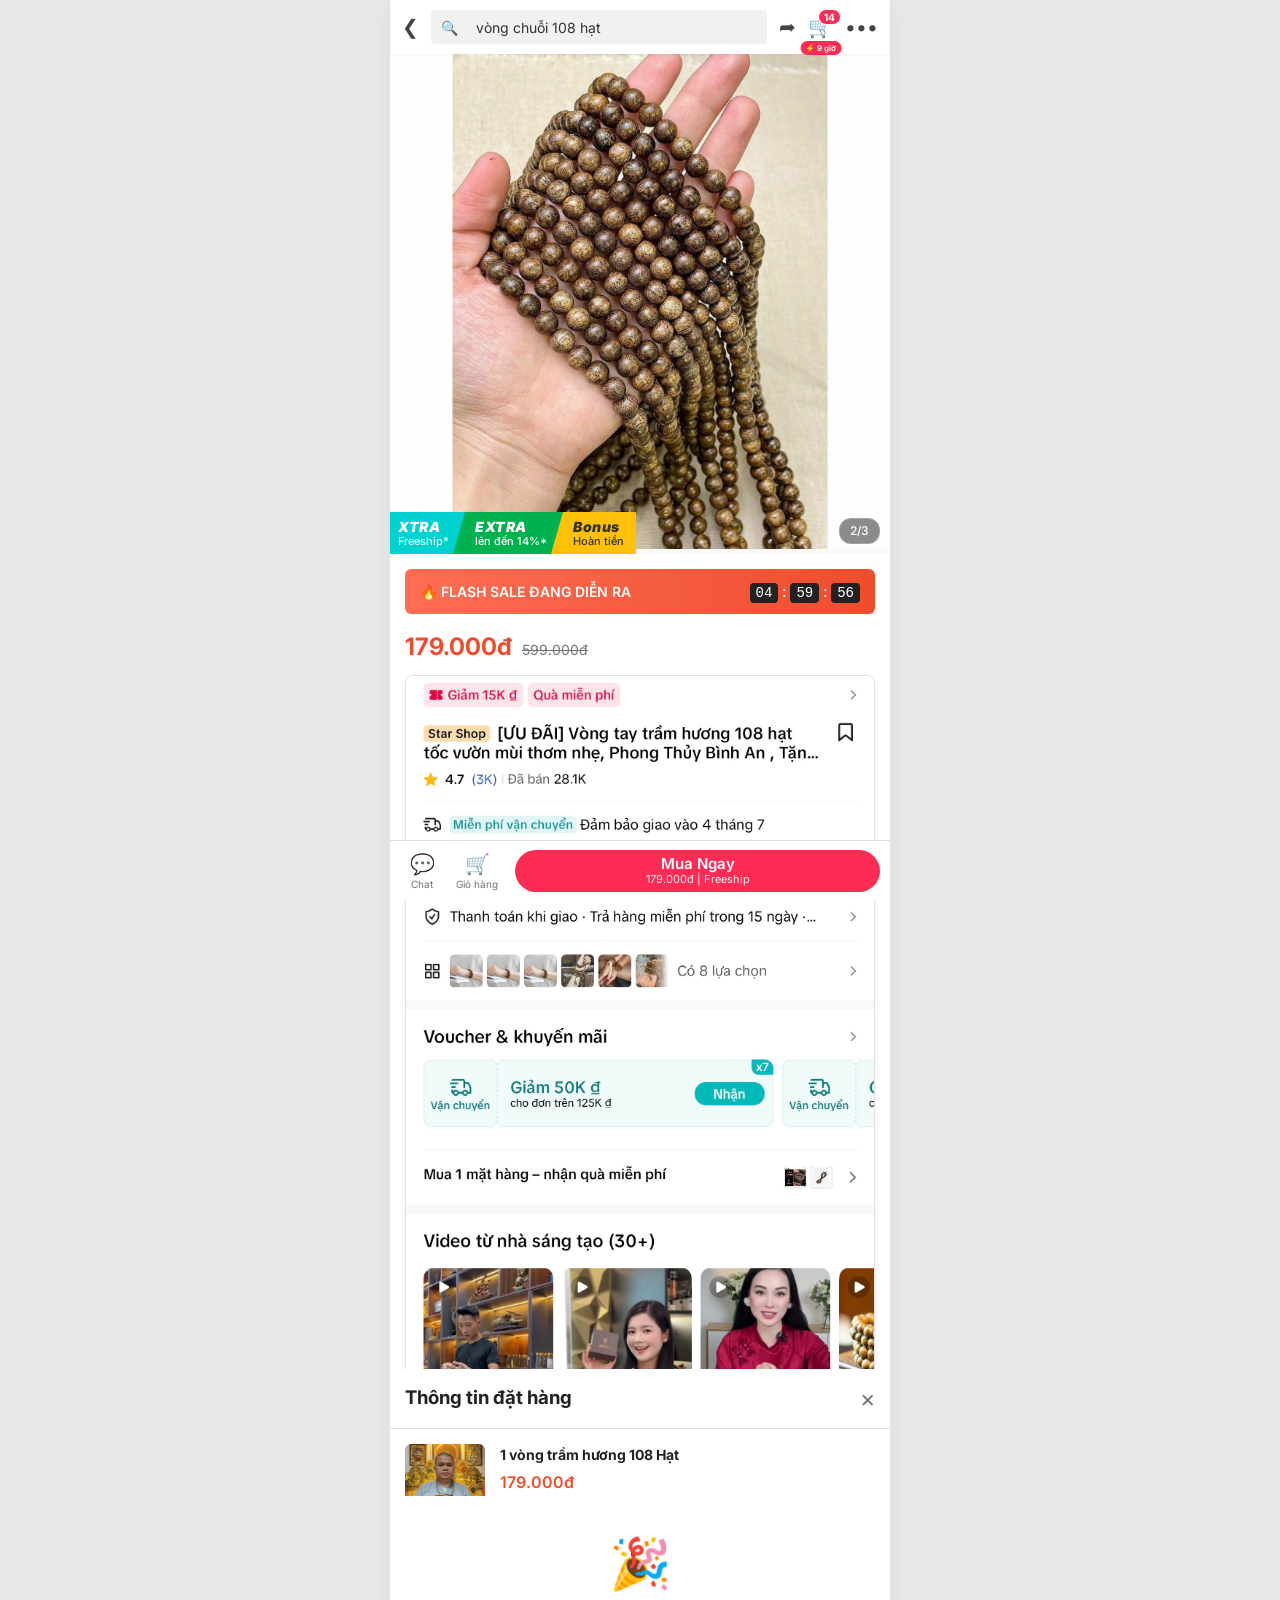
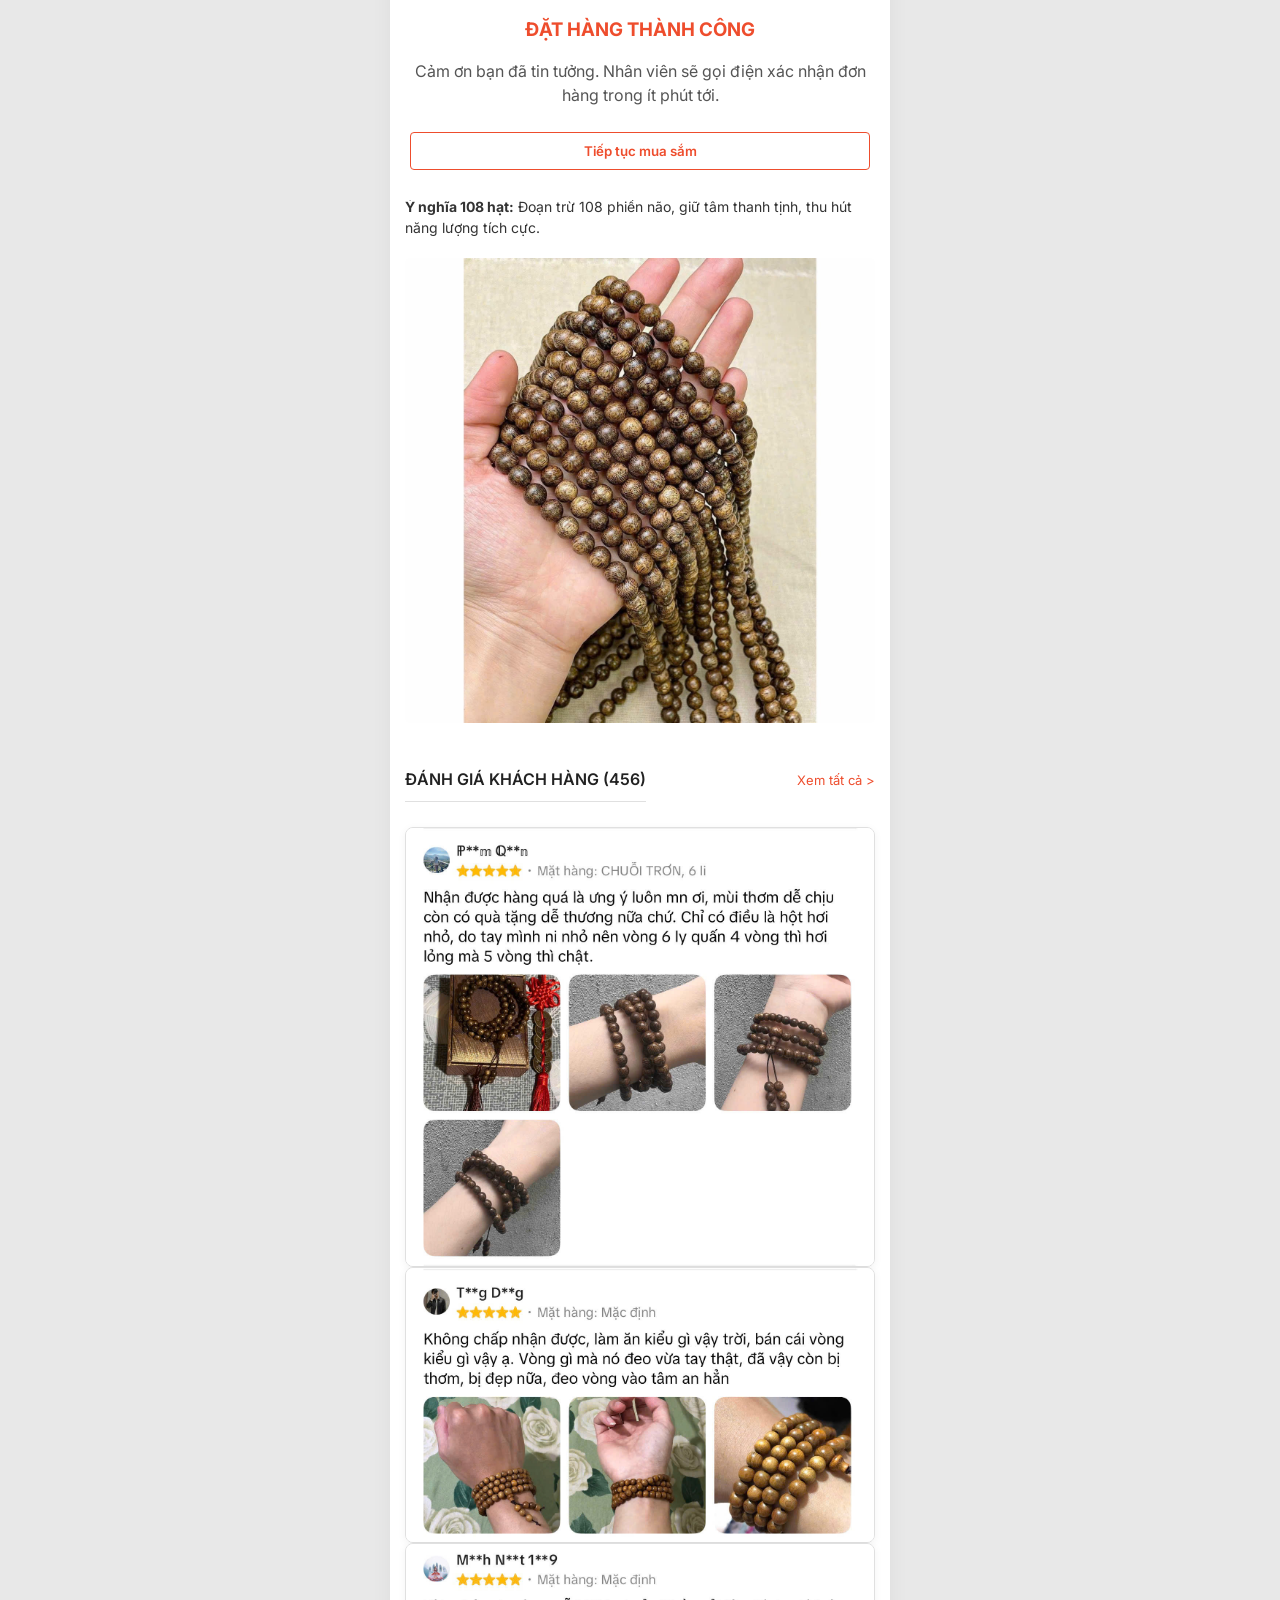
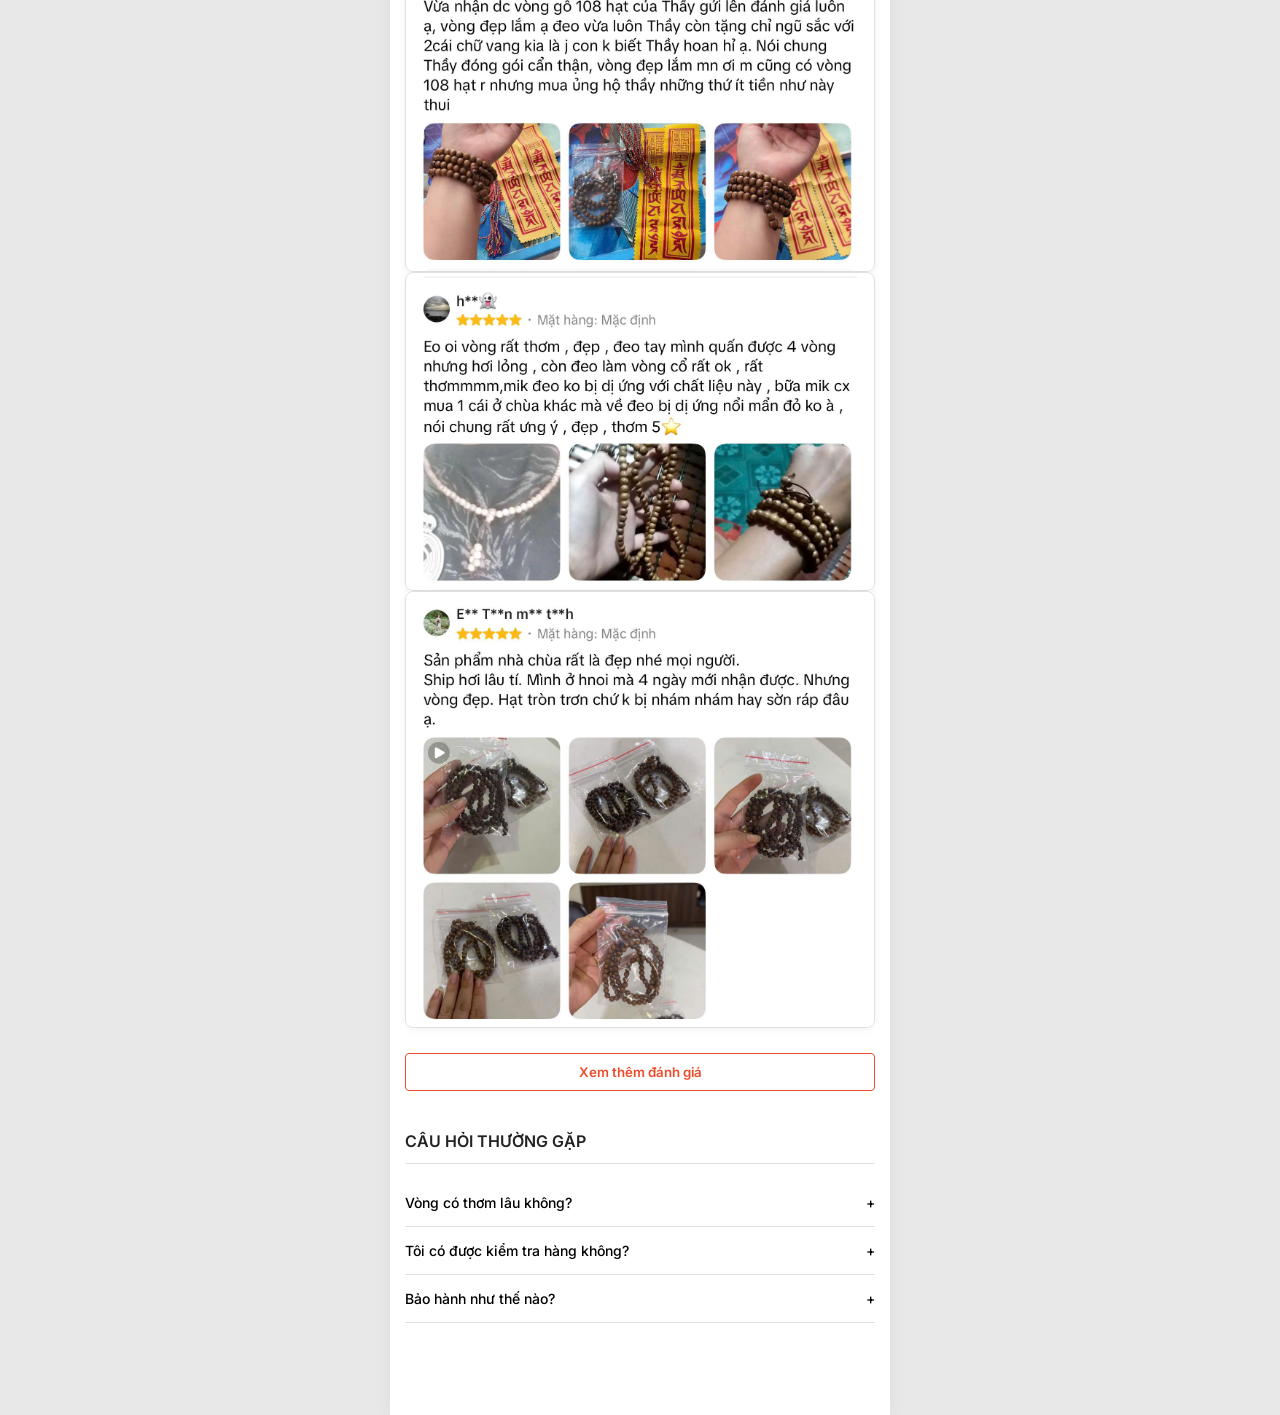
==== index.html @ 6e7b1233 "Update index.html" ====
<!DOCTYPE html>
<html lang="vi">
<head>
    <meta charset="UTF-8">
    <meta name="viewport" content="width=device-width, initial-scale=1.0, maximum-scale=1.0, user-scalable=no">
    <title> Vòng Trầm Hương 108 Hạt</title>
    <meta name="description" content="Sở hữu ngay Combo Vòng Trầm Hương 108 hạt tự nhiên và tinh dầu bạc hà sả. Đang có Flash Sale ưu đãi cực lớn. Mua ngay!">
    
    <link rel="preconnect" href="https://fonts.googleapis.com">
    <link rel="preconnect" href="https://fonts.gstatic.com" crossorigin>
    <link href="https://fonts.googleapis.com/css2?family=Inter:wght@400;500;600;700&display=swap" rel="stylesheet">
    
    <link rel="stylesheet" href="style.css">
    
    <script>
        !function (w, d, t) {
            w.TiktokAnalyticsObject=t;var ttq=w[t]=w[t]||[];ttq.methods=["page","track","identify","instances","debug","on","off","once","ready","alias","group","enableCookie","disableCookie"];ttq.setAndDefer=function(t,e){t[e]=function(){t.push([e].concat(Array.prototype.slice.call(arguments,0)))}};for(var i=0;i<ttq.methods.length;i++)ttq.setAndDefer(ttq,ttq.methods[i]);ttq.instance=function(t){for(var e=ttq._i[t]||[],n=0;n<ttq.methods.length;n++)ttq.setAndDefer(e,ttq.methods[n]);return e};ttq.load=function(e,n){var i="https://analytics.tiktok.com/i18n/pixel/events.js";ttq._i=ttq._i||{},ttq._i[e]=[],ttq._i[e]._u=i,ttq._t=ttq._t||{},ttq._t[e]=+new Date,ttq._o=ttq._o||{},ttq._o[e]=n||{};var o=document.createElement("script");o.type="text/javascript",o.async=!0,o.src=i+"?sdkid="+e+"&lib="+t;var a=document.getElementsByTagName("script")[0];a.parentNode.insertBefore(o,a)};
            ttq.load('YOUR_PIXEL_ID');
            ttq.page();
        }(window, document, 'ttq');
    </script>
</head>
<body>

    <div id="toast-container"></div>

   <main class="app-container">
        
        <header class="app-header">
            <button class="header-btn">❮</button>
            <div class="header-search">
                <span class="search-icon">🔍</span>
                <input type="text" value="vòng chuỗi 108 hạt" readonly>
            </div>
            <div class="header-actions">
                <button class="header-btn">➦</button>
                <button class="header-btn cart-btn-top" onclick="openCheckout()">
                    🛒
                    <span class="cart-badge-top">14</span>
                    <div class="cart-time-top">⚡ 9 giờ</div>
                </button>
                <button class="header-btn">•••</button>
            </div>
        </header>
        <section class="gallery-section">
            <div class="slider-container" id="main-slider">
                <div class="slider-track" id="slider-track">
                    <div class="slide"><img src="assets/images/product-1.webp" alt="Ảnh 1" loading="lazy"></div>
                    <div class="slide"><img src="assets/images/product-2.webp" alt="Ảnh 2" loading="lazy"></div>
                    <div class="slide"><img src="assets/images/product-3.webp" alt="Ảnh 3" loading="lazy"></div>
                </div>
                
                <div class="slider-dots" id="slider-dots" style="display: none;"></div>
                
                <div class="xtra-banners">
                    <div class="xtra-item xtra-1">
                        <strong>XTRA</strong>
                        <span>Freeship*</span>
                    </div>
                    <div class="xtra-item xtra-2">
                        <strong>EXTRA</strong>
                        <span>lên đến 14%*</span>
                    </div>
                    <div class="xtra-item xtra-3">
                        <strong>Bonus</strong>
                        <span>Hoàn tiền</span>
                    </div>
                </div>
                <div class="image-counter" id="image-counter-text">1/3</div>
            </div>
        </section>

        <section class="product-info">
            <div class="flash-sale-banner">
                <div class="fs-text">🔥 FLASH SALE ĐANG DIỄN RA</div>
                <div class="fs-timer" id="countdown-timer">
                    <span class="time-box">00</span> : <span class="time-box">19</span> : <span class="time-box">59</span>
                </div>
            </div>
            <div class="pricing-container">
                <div class="price-current">179.000đ</div>
                <div class="price-original">599.000đ</div>
            </div>

            <div class="app-screenshot-banner">
                <img src="assets/images/top.webp" alt="Thông tin Voucher và Video" loading="lazy">
            </div>
        
            <div class="stock-progress">
                <div class="progress-text">Đã bán 85% - Chỉ còn lại 14 sản phẩm</div>
                <div class="progress-bar"><div class="progress-fill" style="width: 85%;"></div></div>
            </div>
        </section>

        <section class="policies-section">
            <div class="policy-item">
                <span class="icon">🚚</span>
                <div class="policy-desc">
                    <strong>Miễn phí vận chuyển</strong>
                    <p>Nhận hàng từ 2-4 ngày. Miễn phí giao hàng toàn quốc.</p>
                </div>
            </div>
            <div class="policy-item">
                <span class="icon">🛡️</span>
                <div class="policy-desc">
                    <strong>Đảm bảo chất lượng</strong>
                    <p>Kiểm tra hàng trước khi thanh toán. Trả hàng miễn phí trong 15 ngày.</p>
                </div>
            </div>
        </section>

        <section class="description-section">
            <h2 class="section-title">MÔ TẢ SẢN PHẨM</h2>
            <div class="desc-content">
                <p><strong>Chuỗi 108 hạt Trầm Hương</strong> không chỉ là trang sức tinh tế mà còn mang ý nghĩa phong thủy sâu sắc, mang lại bình an, tài lộc cho người đeo.</p>
                <p><strong>Chất liệu:</strong> Trầm Tốc tự nhiên, mùi hương dịu nhẹ, lưu hương lâu.</p>
                <p><strong>Ý nghĩa 108 hạt:</strong> Đoạn trừ 108 phiền não, giữ tâm thanh tịnh, thu hút năng lượng tích cực.</p>
     
                <img src="assets/images/desc-1.webp" alt="Chi tiết vòng trầm" loading="lazy" class="desc-img">
            </div>
        </section>

        <section class="reviews-section">
            <div class="reviews-header">
                <h2 class="section-title">ĐÁNH GIÁ KHÁCH HÀNG (456)</h2>
                <span class="view-all">Xem tất cả ></span>
            </div>
            
            <div class="app-screenshot-banner">
                <img src="assets/images/top1.webp" alt="đánh giá khách hàng" loading="lazy">
             <img src="assets/images/top2.webp" alt="đánh giá khách hàng" loading="lazy">
             <img src="assets/images/top3.webp" alt="đánh giá khách hàng" loading="lazy">
             <img src="assets/images/top4.webp" alt="đánh giá khách hàng" loading="lazy">
             <img src="assets/images/top5.webp" alt="đánh giá khách hàng" loading="lazy">
            </div>
            <button class="btn-outline" id="load-more-reviews">Xem thêm đánh giá</button>
        </section>

        <section class="faq-section">
            <h2 class="section-title">CÂU HỎI THƯỜNG GẶP</h2>
            <div class="accordion">
                <div class="accordion-item">
                    <button class="accordion-header">Vòng có thơm lâu không? <span class="icon">+</span></button>
                    <div class="accordion-content"><p>Trầm tốc tự nhiên có mùi thơm vĩnh viễn, càng đeo càng bóng và lên mùi hương nhẹ nhàng, thư giãn.</p></div>
                </div>
                <div class="accordion-item">
                    <button class="accordion-header">Tôi có được kiểm tra hàng không? <span class="icon">+</span></button>
                    <div class="accordion-content"><p>Dạ chắc chắn ạ. Quý khách được quyền bóc bưu phẩm kiểm tra đúng hàng, đúng chất lượng mới thanh toán cho bưu tá.</p></div>
                </div>
                <div class="accordion-item">
                    <button class="accordion-header">Bảo hành như thế nào? <span class="icon">+</span></button>
                    <div class="accordion-content"><p>Shop bảo hành thay dây miễn phí trọn đời và 1 đổi 1 trong vòng 15 ngày nếu có lỗi từ nhà sản xuất.</p></div>
                </div>
            </div>
        </section>

        <div class="bottom-spacer"></div>

    </main>

    <div class="sticky-bottom-cta">
        <button class="icon-btn" onclick="openChat()">
            <span class="icon">💬</span>Chat
        </button>
        
        <button class="icon-btn cart-btn" onclick="openCheckout()">
            <span class="icon">🛒</span>Giỏ hàng
        </button>
        
        <button class="buy-now-btn pulse-animation" onclick="openCheckout()">
            Mua Ngay<br><small>179.000đ | Freeship</small>
        </button>
    </div>

    <div class="overlay" id="cart-overlay" onclick="closeCart()"></div>
    <div class="sidebar" id="cart-sidebar">
        <div class="sidebar-header">
            <h3>Giỏ hàng của bạn</h3>
            <button class="close-btn" onclick="closeCart()">×</button>
        </div>
        <div class="cart-body" id="cart-body">
            <div class="empty-cart"> 1 vòng trầm hương 108 Hạt </div>
        </div>
        <div class="cart-footer">
            <div class="cart-total"><span>Tổng thanh toán:</span> <span id="cart-total-price">179.000đ</span></div>
            <button class="btn-primary full-width" onclick="openCheckoutFromCart()">Tiến hành Thanh toán</button>
        </div>
    </div>

    <div class="overlay" id="checkout-overlay" onclick="closeCheckout()"></div>
    <div class="modal" id="checkout-modal">
        <div class="modal-header">
            <h3>Thông tin đặt hàng</h3>
            <button class="close-btn" onclick="closeCheckout()">×</button>
        </div>
        <div class="modal-body">
            <div class="checkout-product-summary">
                <img src="assets/images/product-1.webp" alt="Thumb" class="checkout-thumb">
                <div class="checkout-product-info">
                    <h4> 1 vòng trầm hương 108 Hạt</h4>
                    <div class="price">179.000đ</div>
                    <div class="qty-control">
                        <button onclick="changeQty(-1)">-</button>
                        <input type="number" id="checkout-qty" value="1" min="1">
                        <button onclick="changeQty(1)">+</button>
                    </div>
                </div>
            </div>
            <form id="checkout-form">
                <div class="form-group">
                    <input type="text" id="cus-name" placeholder="Họ và tên của bạn" required>
                </div>
                <div class="form-group">
                    <input type="tel" id="cus-phone" placeholder="Số điện thoại liên hệ" pattern="[0-9]{10,11}" required>
                </div>
                <div class="form-group">
                    <input type="text" id="cus-address" placeholder="Số nhà, Tên đường, Phường xã, Tỉnh..." required>
                </div>
                <button type="submit" class="btn-primary full-width submit-btn" id="submit-order-btn">XÁC NHẬN ĐẶT HÀNG</button>
            </form>
        </div>
    </div>

    <div class="overlay" id="success-overlay" onclick="closeSuccess()"></div>
    <div class="modal" id="success-modal" style="text-align: center; padding: 30px 20px;">
        <div class="success-icon">🎉</div>
        <h3 style="margin-top: 15px; color: #ee4d2d;">ĐẶT HÀNG THÀNH CÔNG</h3>
        <p style="margin: 15px 0; color: #555;">Cảm ơn bạn đã tin tưởng. Nhân viên sẽ gọi điện xác nhận đơn hàng trong ít phút tới.</p>
        <button class="btn-outline full-width" onclick="closeSuccess()">Tiếp tục mua sắm</button>
    </div>

    <script src="script.js"></script>
</body>
</html>
---- style.css ----
:root {
    --primary: #ee4d2d;
    --primary-light: #ff6e54;
    --text-main: #222;
    --text-muted: #757575;
    --bg-main: #f5f5f5;
    --white: #fff;
    --border: #e0e0e0;
    --gold: #ffc107;
}

* { margin: 0; padding: 0; box-sizing: border-box; font-family: 'Inter', sans-serif; -webkit-tap-highlight-color: transparent; }

body { background-color: #e8e8e8; color: var(--text-main); line-height: 1.5; }

.app-container { max-width: 500px; margin: 0 auto; background: var(--white); min-height: 100vh; position: relative; box-shadow: 0 0 20px rgba(0,0,0,0.05); }

/* Typography */
h1, h2, h3, h4 { color: var(--text-main); }
.section-title { font-size: 16px; font-weight: 600; margin-bottom: 15px; padding-bottom: 10px; border-bottom: 1px solid var(--border); }

/* Slider */
.gallery-section { position: relative; width: 100%; aspect-ratio: 1/1; overflow: hidden; background: #fafafa; }
.slider-track { display: flex; transition: transform 0.3s ease-out; height: 100%; }
.slide { min-width: 100%; height: 100%; }
.slide img { width: 100%; height: 100%; object-fit: cover; }
.discount-badge { position: absolute; top: 10px; left: 10px; background: var(--primary); color: white; padding: 4px 8px; border-radius: 4px; font-weight: bold; font-size: 14px; }
.slider-dots { position: absolute; bottom: 15px; left: 50%; transform: translateX(-50%); display: flex; gap: 6px; }
.dot { width: 8px; height: 8px; background: rgba(255,255,255,0.5); border-radius: 50%; border: 1px solid #ddd; }
.dot.active { background: var(--primary); border-color: var(--primary); }

/* Product Info */
.product-info { padding: 15px; background: var(--white); margin-bottom: 8px; }
.flash-sale-banner { display: flex; justify-content: space-between; align-items: center; background: linear-gradient(90deg, #ff6e54 0%, #ee4d2d 100%); color: white; padding: 10px 15px; border-radius: 6px; margin-bottom: 15px; }
.fs-text { font-weight: 600; font-size: 14px; }
.time-box { background: #222; color: white; padding: 2px 6px; border-radius: 4px; font-family: monospace; font-size: 14px; }
.pricing-container { display: flex; align-items: baseline; gap: 10px; margin-bottom: 10px; }
.price-current { font-size: 24px; font-weight: 700; color: var(--primary); }
.price-original { font-size: 14px; text-decoration: line-through; color: var(--text-muted); }
.product-title { font-size: 15px; font-weight: 500; line-height: 1.4; margin-bottom: 10px; }
.product-stats { display: flex; justify-content: space-between; font-size: 13px; color: var(--text-muted); margin-bottom: 15px; }
.stock-progress { background: #ffeae6; border-radius: 10px; padding: 8px; text-align: center; font-size: 12px; color: var(--primary); position: relative; overflow: hidden; }
.progress-bar { background: #ffd2cb; height: 6px; border-radius: 3px; margin-top: 5px; overflow: hidden; }
.progress-fill { background: var(--primary); height: 100%; border-radius: 3px; }

/* Policies */
.policies-section { display: flex; flex-direction: column; gap: 10px; padding: 15px; background: var(--white); margin-bottom: 8px; }
.policy-item { display: flex; gap: 12px; align-items: flex-start; }
.policy-item .icon { font-size: 20px; }
.policy-desc strong { font-size: 14px; display: block; }
.policy-desc p { font-size: 12px; color: var(--text-muted); margin-top: 2px; }

/* Description */
.description-section { padding: 15px; background: var(--white); margin-bottom: 8px; }
.desc-content p { font-size: 14px; margin-bottom: 10px; color: #333; }
.desc-img { width: 100%; border-radius: 6px; margin-top: 10px; }

/* Reviews */
.reviews-section { padding: 15px; background: var(--white); margin-bottom: 8px; }
.reviews-header { display: flex; justify-content: space-between; align-items: baseline; }
.view-all { font-size: 13px; color: var(--primary); }
.review-item { padding: 15px 0; border-bottom: 1px solid var(--border); }
.review-user { display: flex; align-items: center; gap: 10px; margin-bottom: 8px; }
.avatar { width: 32px; height: 32px; border-radius: 50%; background: #ccc; display: flex; align-items: center; justify-content: center; font-size: 14px; color: white; font-weight: bold; }
.user-info .name { font-size: 13px; font-weight: 500; }
.user-info .stars { color: var(--gold); font-size: 12px; }
.review-text { font-size: 13px; margin-bottom: 8px; }
.review-images { display: flex; gap: 8px; overflow-x: auto; padding-bottom: 5px; }
.review-images img { width: 70px; height: 70px; object-fit: cover; border-radius: 4px; }
.btn-outline { width: 100%; padding: 10px; border: 1px solid var(--primary); color: var(--primary); background: transparent; border-radius: 4px; font-weight: 600; margin-top: 10px; cursor: pointer; }

/* FAQ Accordion */
.faq-section { padding: 15px; background: var(--white); margin-bottom: 8px; }
.accordion-item { border-bottom: 1px solid var(--border); }
.accordion-header { width: 100%; display: flex; justify-content: space-between; padding: 15px 0; background: none; border: none; font-size: 14px; font-weight: 500; text-align: left; cursor: pointer; }
.accordion-content { max-height: 0; overflow: hidden; transition: max-height 0.3s ease; }
.accordion-content p { padding-bottom: 15px; font-size: 13px; color: var(--text-muted); }
.accordion-item.active .accordion-content { max-height: 200px; }

/* Bottom CTA (Chuẩn UI TikTok Shop) */
.bottom-spacer { height: 70px; }

.sticky-bottom-cta { 
    position: fixed; 
    bottom: 0; 
    left: 50%; 
    transform: translateX(-50%); 
    width: 100%; 
    max-width: 500px; 
    height: 60px; /* Điều chỉnh chiều cao cho cân đối */
    background: var(--white); 
    border-top: 1px solid var(--border); /* Viền mỏng thay vì bóng đổ dày */
    display: flex; 
    align-items: center; 
    padding: 0 10px 0 5px; /* Thêm khoảng cách 2 bên mép */
    z-index: 100; 
}

.icon-btn { 
    flex: 0 0 55px; /* Cố định chiều rộng cho các icon */
    border: none; 
    background: transparent; 
    display: flex; 
    flex-direction: column; 
    align-items: center; 
    justify-content: center; 
    font-size: 10px; 
    color: var(--text-muted); 
    position: relative; 
    cursor: pointer; 
}

.icon-btn .icon { font-size: 20px; margin-bottom: 2px; }

.cart-btn .badge { 
    position: absolute; 
    top: 2px; 
    right: 12px; 
    background: #fe2c55; /* Màu viền đỏ TikTok */
    color: white; 
    font-size: 10px; 
    padding: 2px 5px; 
    border-radius: 10px; 
    line-height: 1; 
}

/* Nút Mua Ngay TikTok Shop */
.buy-now-btn { 
    flex: 1; /* Tự động phóng to chiếm hết khoảng trống còn lại */
    background: #fe2c55; /* Màu đỏ/hồng chuẩn của TikTok */
    color: white; 
    border: none; 
    height: 42px; /* Chiều cao vừa vặn */
    border-radius: 30px; /* Bo góc tròn hẳn (Pill shape) */
    font-size: 15px; 
    font-weight: 600; 
    cursor: pointer; 
    display: flex; 
    flex-direction: column; 
    align-items: center; 
    justify-content: center; 
    margin-left: 10px; /* Tách biệt với cụm icon */
    line-height: 1.2;
}

.buy-now-btn small { 
    font-size: 11px; 
    font-weight: 400; 
    opacity: 0.9; 
}

/* Sửa lại hiệu ứng rung: Giữ nguyên màu, chỉ phóng to nhẹ */
.pulse-animation { animation: pulse 1.5s infinite; }
@keyframes pulse { 
    0% { transform: scale(1); } 
    50% { transform: scale(1.03); } 
    100% { transform: scale(1); } 
}

/* Modals & Overlays */
.overlay { position: fixed; top: 0; left: 0; width: 100%; height: 100%; background: rgba(0,0,0,0.5); z-index: 999; display: none; opacity: 0; transition: opacity 0.3s; }
.overlay.active { display: block; opacity: 1; }

.sidebar { position: fixed; top: 0; right: -100%; width: 85%; max-width: 400px; height: 100%; background: var(--white); z-index: 1000; transition: right 0.3s ease; display: flex; flex-direction: column; }
.sidebar.active { right: 0; }

.modal { position: fixed; bottom: -100%; left: 50%; transform: translateX(-50%); width: 100%; max-width: 500px; background: var(--white); z-index: 1000; transition: bottom 0.3s ease; border-radius: 12px 12px 0 0; display: flex; flex-direction: column; max-height: 90vh; }
.modal.active { bottom: 0; }

.sidebar-header, .modal-header { display: flex; justify-content: space-between; align-items: center; padding: 15px; border-bottom: 1px solid var(--border); }
.close-btn { background: none; border: none; font-size: 24px; color: var(--text-muted); cursor: pointer; }

/* Cart styles */
.cart-body { flex: 1; overflow-y: auto; padding: 15px; }
.cart-footer { padding: 15px; border-top: 1px solid var(--border); background: var(--white); }
.cart-total { display: flex; justify-content: space-between; font-weight: 600; margin-bottom: 15px; font-size: 16px; color: var(--primary); }

/* Checkout styles */
.modal-body { padding: 15px; overflow-y: auto; }
.checkout-product-summary { display: flex; gap: 15px; margin-bottom: 20px; padding-bottom: 15px; border-bottom: 1px dashed var(--border); }
.checkout-thumb { width: 80px; height: 80px; object-fit: cover; border-radius: 6px; }
.checkout-product-info h4 { font-size: 14px; margin-bottom: 5px; }
.checkout-product-info .price { color: var(--primary); font-weight: 600; margin-bottom: 10px; }
.qty-control { display: flex; align-items: center; border: 1px solid var(--border); width: fit-content; border-radius: 4px; }
.qty-control button { width: 30px; height: 30px; background: #f9f9f9; border: none; font-size: 16px; cursor: pointer; }
.qty-control input { width: 40px; height: 30px; border: none; border-left: 1px solid var(--border); border-right: 1px solid var(--border); text-align: center; font-size: 14px; }

.form-group { margin-bottom: 12px; }
.form-row { display: flex; gap: 10px; margin-bottom: 12px; }
.form-row select { flex: 1; }
input, select, textarea { width: 100%; padding: 12px; border: 1px solid var(--border); border-radius: 6px; font-size: 14px; background: #fafafa; }
input:focus, select:focus, textarea:focus { border-color: var(--primary); outline: none; background: var(--white); }

.btn-primary { background: var(--primary); color: white; padding: 14px; border: none; border-radius: 6px; font-size: 16px; font-weight: 600; cursor: pointer; text-transform: uppercase; }
.full-width { width: 100%; }

/* Toast */
#toast-container { position: fixed; bottom: 80px; left: 10px; z-index: 998; display: flex; flex-direction: column; gap: 10px; pointer-events: none; }
.toast { background: rgba(0,0,0,0.8); color: white; padding: 10px 15px; border-radius: 20px; font-size: 12px; display: flex; align-items: center; gap: 8px; animation: slideInLeft 0.5s, fadeOut 0.5s 3.5s forwards; box-shadow: 0 4px 6px rgba(0,0,0,0.1); }
.toast img { width: 24px; height: 24px; border-radius: 50%; }
@keyframes slideInLeft { from { transform: translateX(-100%); opacity: 0; } to { transform: translateX(0); opacity: 1; } }
@keyframes fadeOut { to { opacity: 0; transform: translateY(10px); } }

.success-icon { font-size: 50px; }
/* Custom Banner/Screenshot */
.app-screenshot-banner {
    width: 100%;
    margin-top: 10px;
    margin-bottom: 15px;
}

.app-screenshot-banner img {
    width: 100%;            /* Bắt buộc ảnh phải chiếm 100% chiều rộng khung chứa */
    height: auto;           /* Chiều cao tự động tỷ lệ thuận để không bị méo ảnh */
    display: block;         /* Xóa khoảng trắng thừa bên dưới ảnh của HTML mặc định */
    border-radius: 8px;     /* Bo góc 8px cho đồng bộ với thiết kế UI hiện đại */
    box-shadow: 0 2px 8px rgba(0,0,0,0.05); /* Thêm bóng đổ nhẹ cho ảnh nổi bật hơn */
    border: 1px solid var(--border); /* Viền mỏng phân cách */
}
/* =========================================
   TOP APP HEADER (THANH NAV TRÊN CÙNG)
   ========================================= */
.app-header {
    position: sticky;
    top: 0;
    background: rgba(255, 255, 255, 0.98);
    display: flex;
    align-items: center;
    padding: 10px 12px;
    gap: 12px;
    z-index: 999;
    box-shadow: 0 1px 3px rgba(0,0,0,0.05);
}
.header-btn {
    background: none;
    border: none;
    font-size: 20px;
    color: #444;
    cursor: pointer;
    display: flex;
    align-items: center;
    justify-content: center;
}
.header-search {
    flex: 1;
    background: #f1f1f1;
    border-radius: 4px;
    display: flex;
    align-items: center;
    padding: 6px 10px;
    height: 34px;
}
.header-search .search-icon { font-size: 14px; margin-right: 6px; color: #777; }
.header-search input {
    border: none;
    background: transparent;
    font-size: 14px;
    width: 100%;
    outline: none;
    color: #333;
}
.header-actions { display: flex; gap: 12px; align-items: center; }
.cart-btn-top { position: relative; }
.cart-badge-top {
    position: absolute;
    top: -6px; right: -8px;
    background: #fe2c55;
    color: white;
    font-size: 10px;
    padding: 1px 5px;
    border-radius: 10px;
    font-weight: bold;
    border: 1px solid white;
}
.cart-time-top {
    position: absolute;
    bottom: -16px; left: 50%;
    transform: translateX(-50%);
    background: #fe2c55;
    color: white;
    font-size: 8px;
    padding: 2px 5px;
    border-radius: 8px;
    white-space: nowrap;
    font-weight: 600;
}

/* =========================================
   XTRA FREESHIP BANNER (DƯỚI ẢNH SẢN PHẨM)
   ========================================= */
.xtra-banners {
    position: absolute;
    bottom: 0;
    left: 0;
    display: flex;
    height: 42px;
    z-index: 10;
}
.xtra-item {
    display: flex;
    flex-direction: column;
    justify-content: center;
    padding: 4px 15px 4px 10px;
    color: white;
    line-height: 1.1;
}
.xtra-item strong { font-size: 14px; font-weight: 900; font-style: italic; letter-spacing: 0.5px; }
.xtra-item span { font-size: 11px; font-weight: 500; }

/* Kỹ thuật Clip-path tạo khối vát chéo */
.xtra-1 {
    background: #00d1d1; 
    clip-path: polygon(0 0, 100% 0, calc(100% - 12px) 100%, 0 100%);
    padding-right: 22px;
    padding-left: 8px;
}
.xtra-2 {
    background: #00b14f; 
    clip-path: polygon(12px 0, 100% 0, calc(100% - 12px) 100%, 0 100%);
    margin-left: -18px; /* Kéo lùi lại để xếp chồng lên khối 1 */
    padding-left: 22px;
    padding-right: 22px;
}
.xtra-3 {
    background: #ffc107; 
    color: #333;
    clip-path: polygon(12px 0, 100% 0, 100% 100%, 0 100%);
    margin-left: -18px; /* Kéo lùi lại để xếp chồng lên khối 2 */
    padding-left: 22px;
    padding-right: 12px;
}

.image-counter {
    position: absolute;
    bottom: 10px;
    right: 10px;
    background: rgba(0,0,0,0.45);
    color: white;
    font-size: 12px;
    font-weight: 500;
    padding: 3px 10px;
    border-radius: 12px;
    z-index: 10;
    border: 1px solid rgba(255,255,255,0.2);
}
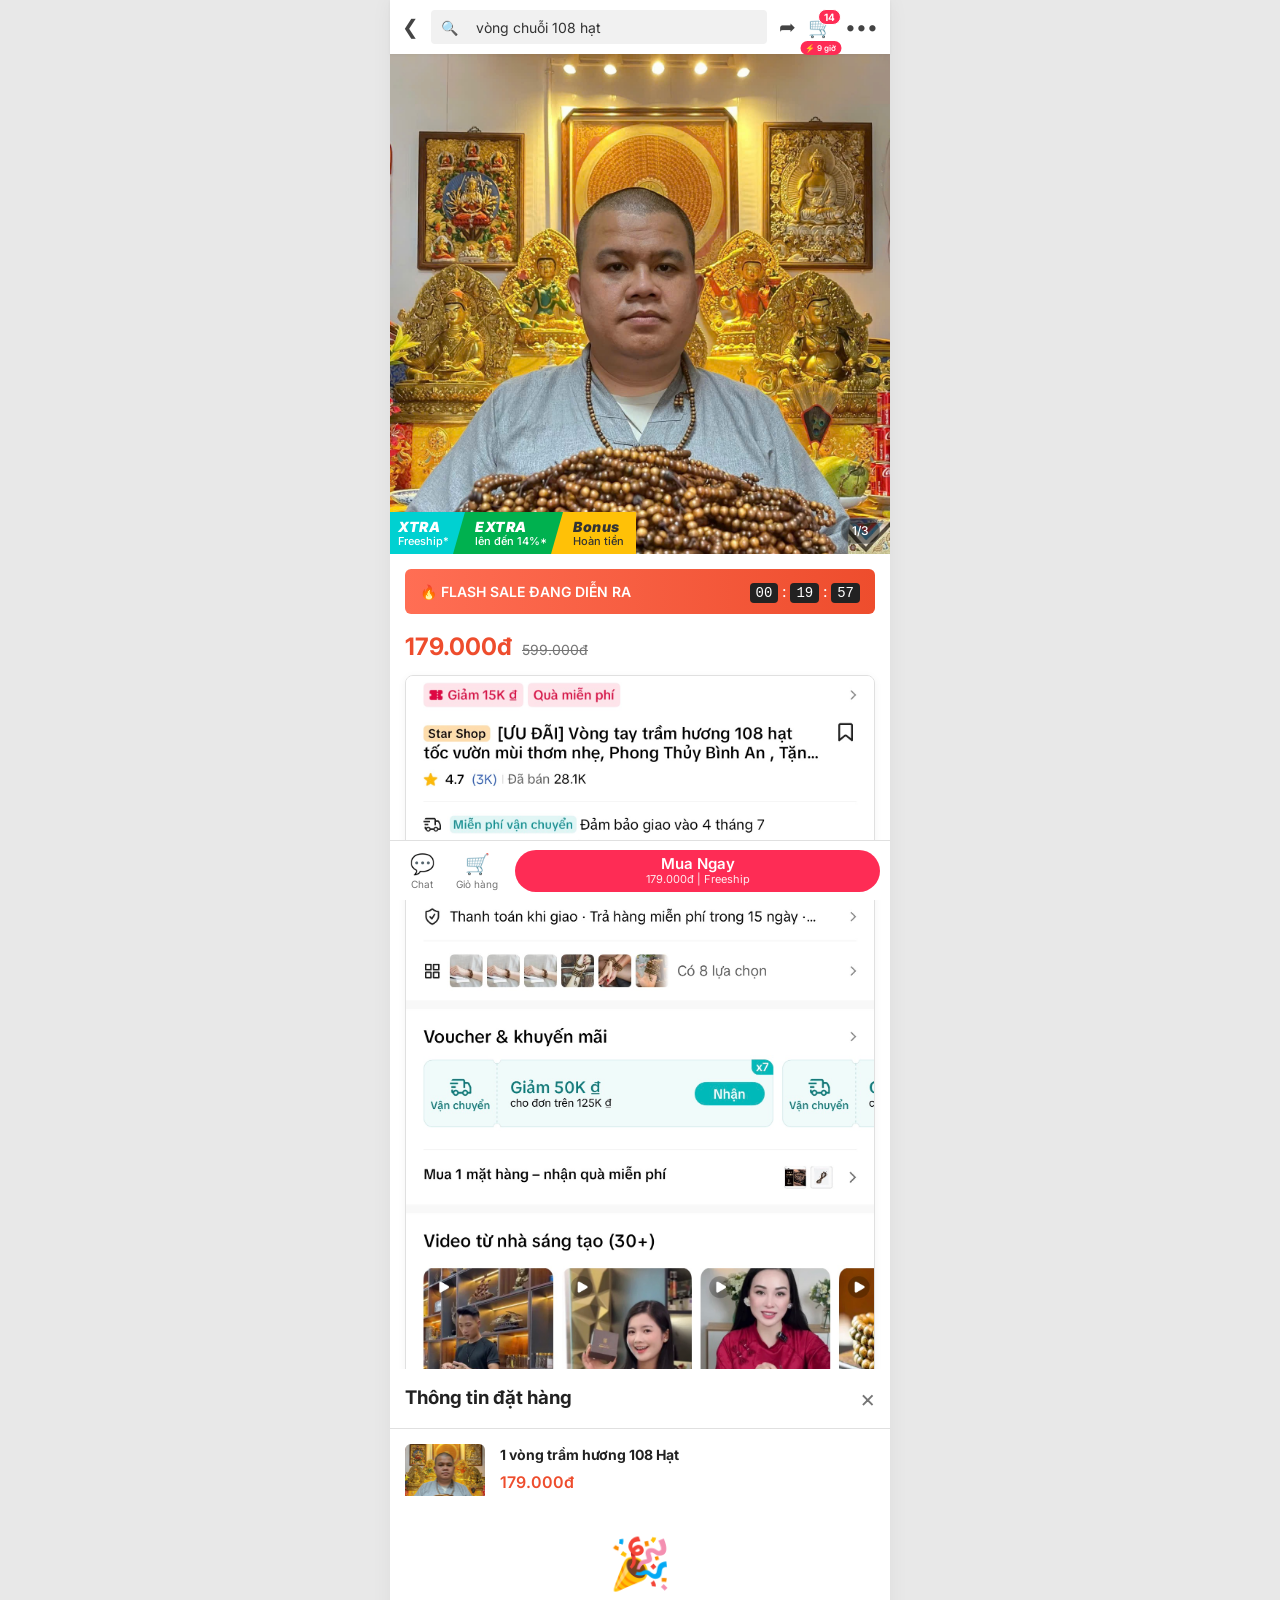
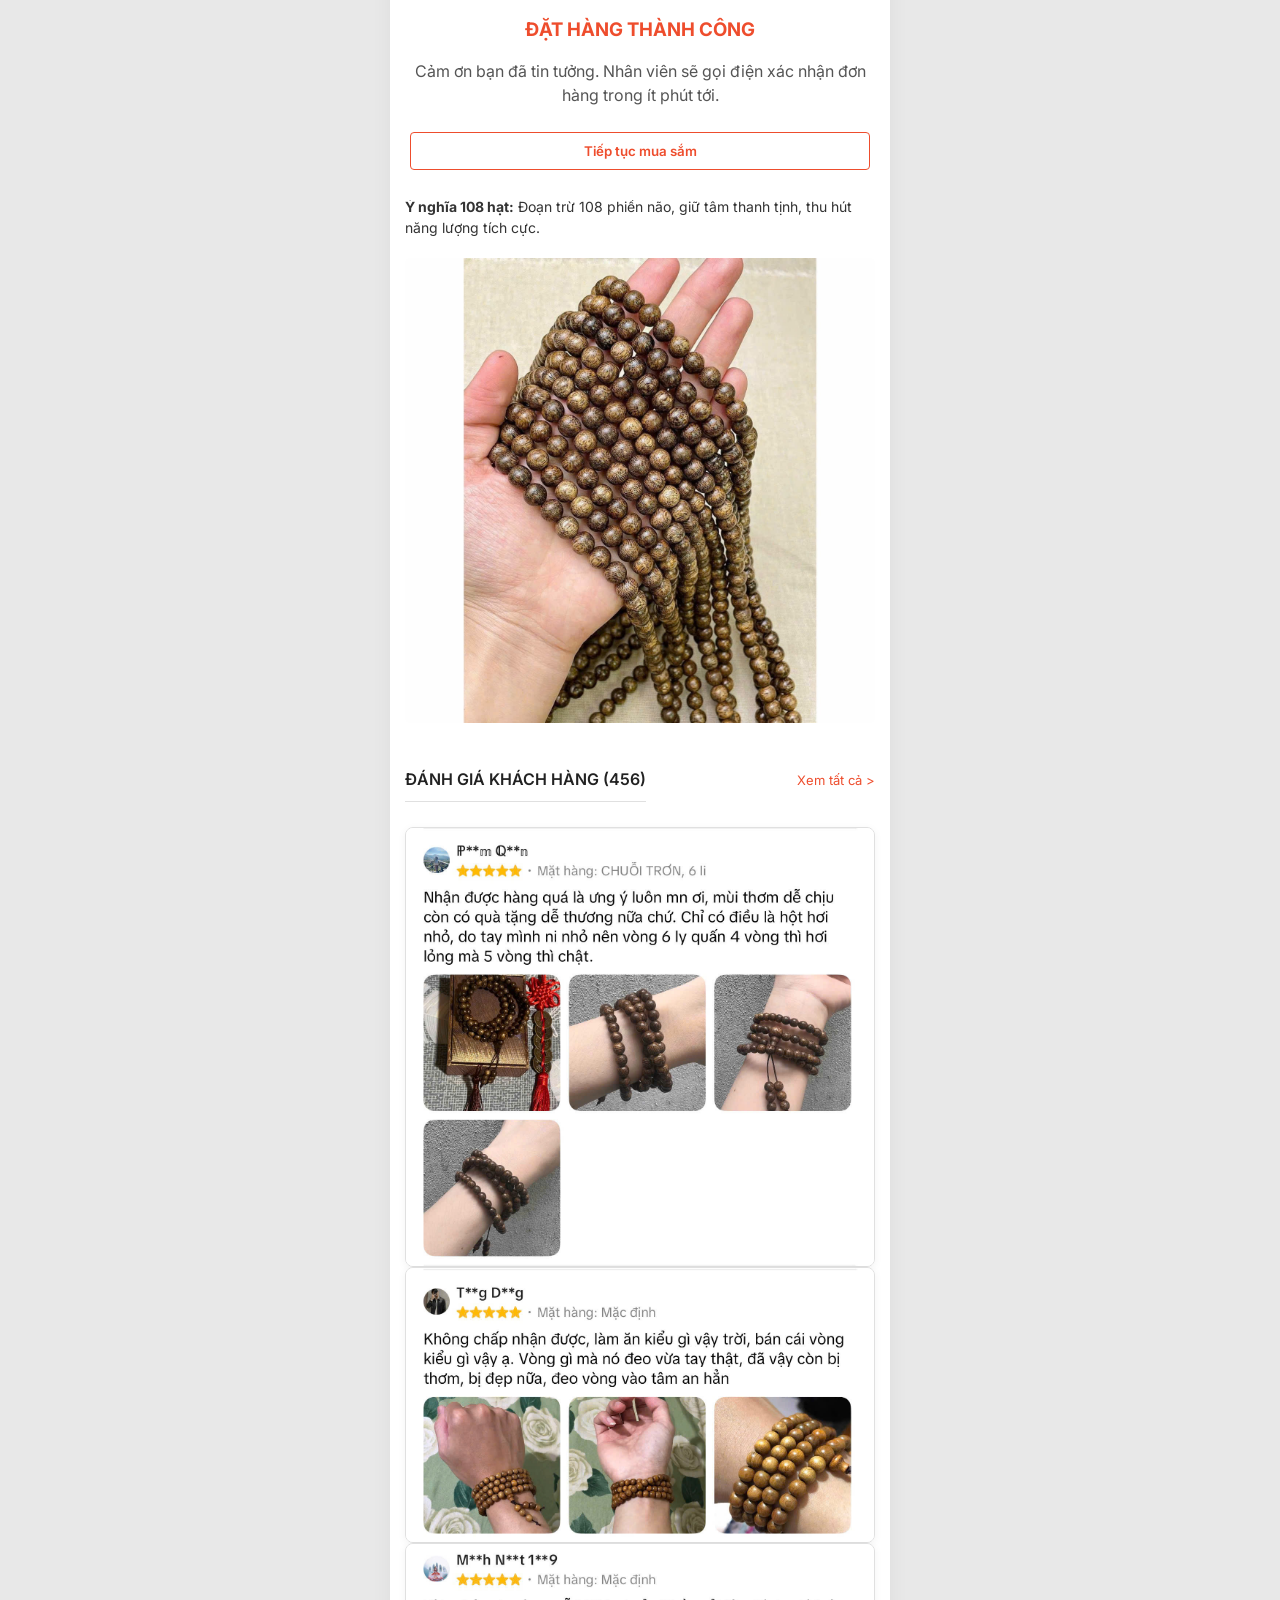
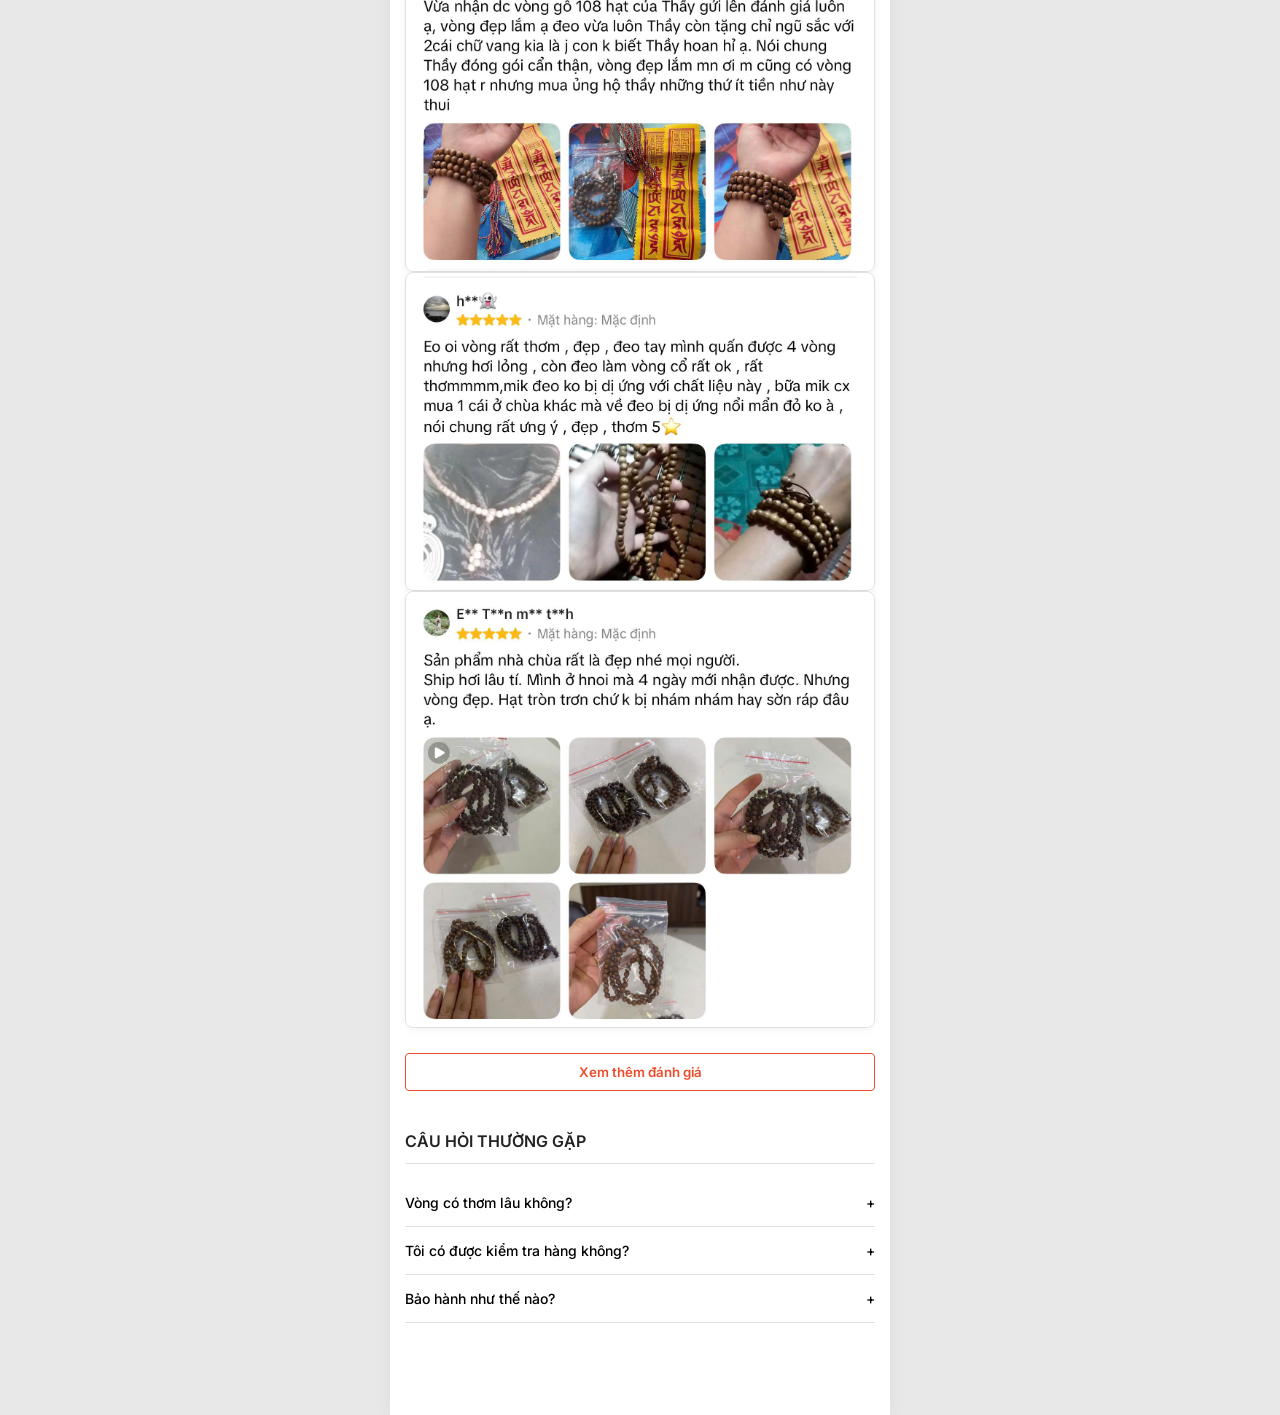
==== commit 46850b20: "Update index.html" ====
--- a/index.html
+++ b/index.html
@@ -4,7 +4,7 @@
     <meta charset="UTF-8">
     <meta name="viewport" content="width=device-width, initial-scale=1.0, maximum-scale=1.0, user-scalable=no">
     <title> Vòng Trầm Hương 108 Hạt</title>
-    <meta name="description" content="Sở hữu ngay Combo Vòng Trầm Hương 108 hạt tự nhiên và tinh dầu bạc hà sả. Đang có Flash Sale ưu đãi cực lớn. Mua ngay!">
+    <meta name="description" content="Sở hữu ngay Vòng Trầm Hương 108 hạt. Đang có Flash Sale ưu đãi cực lớn. Mua ngay!">
     
     <link rel="preconnect" href="https://fonts.googleapis.com">
     <link rel="preconnect" href="https://fonts.gstatic.com" crossorigin>
@@ -214,7 +214,7 @@
                     <input type="tel" id="cus-phone" placeholder="Số điện thoại liên hệ" pattern="[0-9]{10,11}" required>
                 </div>
                 <div class="form-group">
-                    <input type="text" id="cus-address" placeholder="Số nhà, Tên đường, Phường xã, Tỉnh..." required>
+                    <input type="text" id="cus-address" placeholder="Địa chỉ, Tên đường, Phường/xã, Tỉnh..." required>
                 </div>
                 <button type="submit" class="btn-primary full-width submit-btn" id="submit-order-btn">XÁC NHẬN ĐẶT HÀNG</button>
             </form>
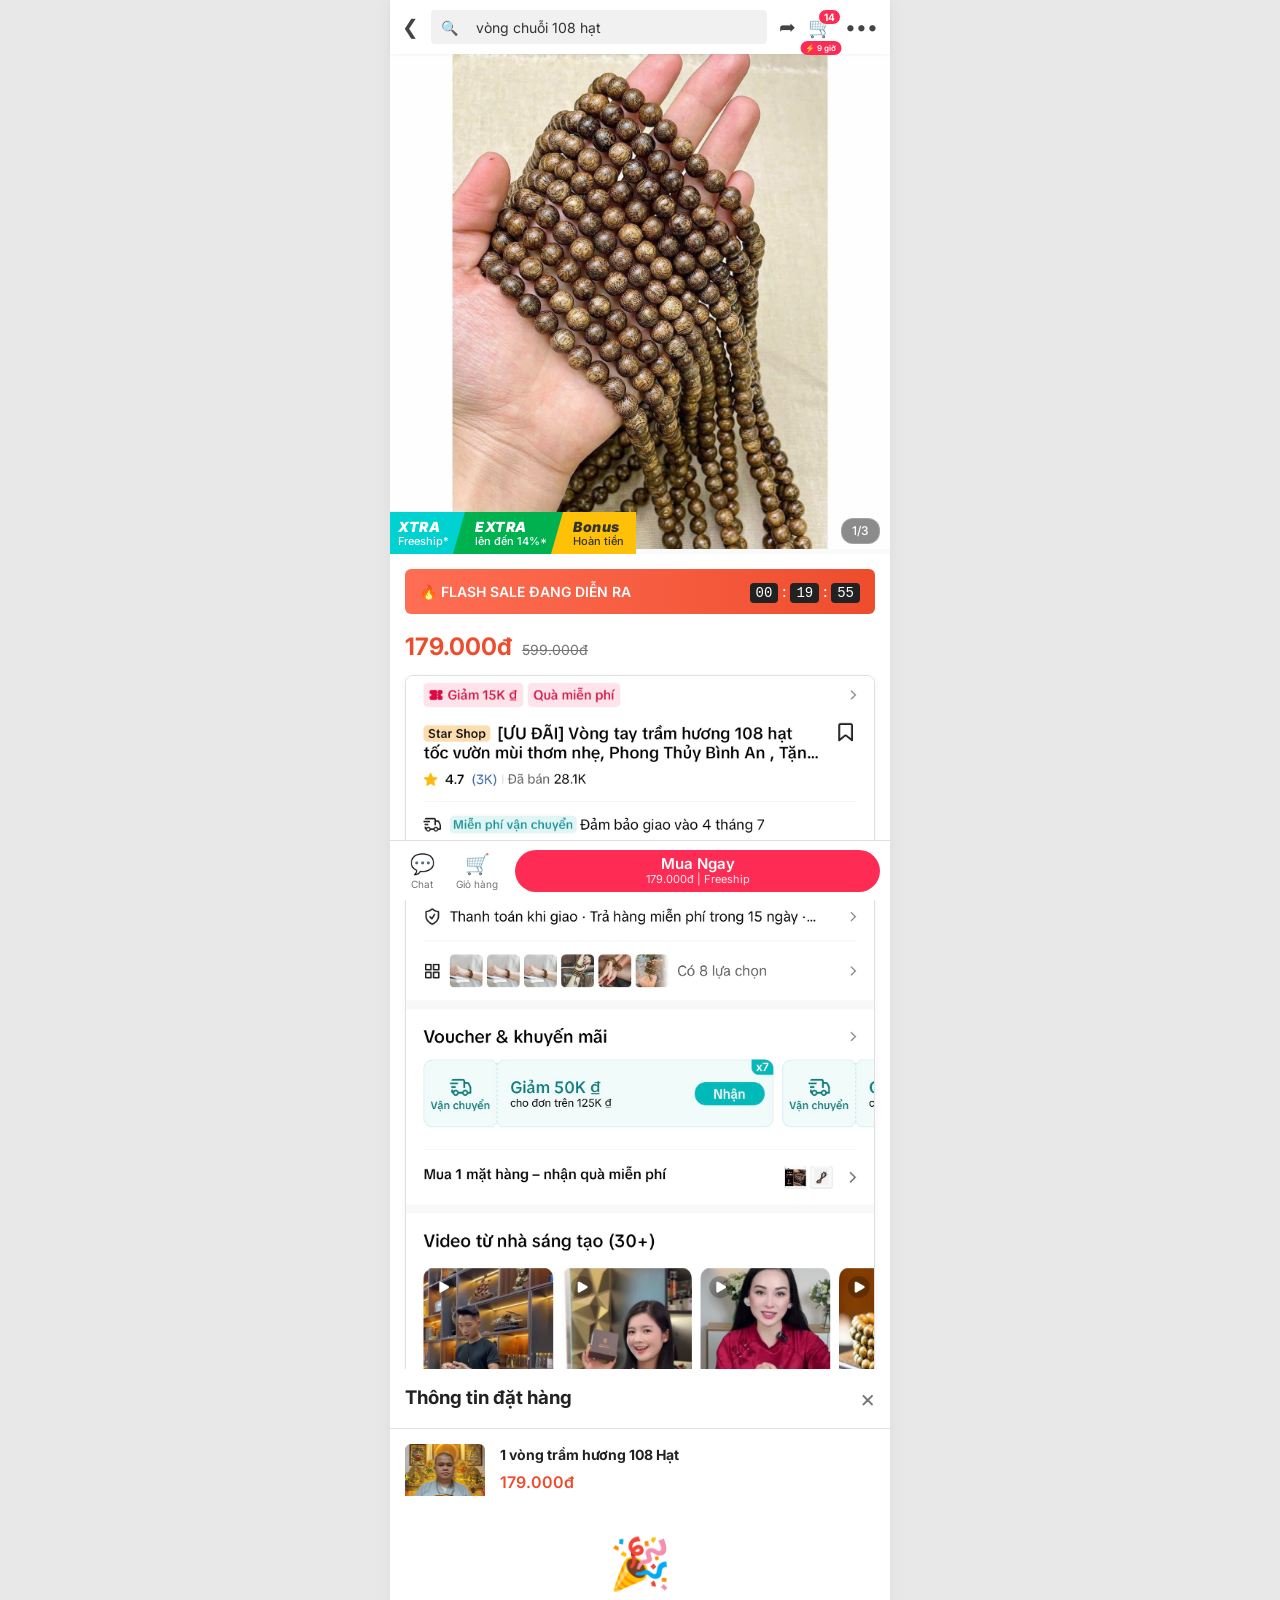
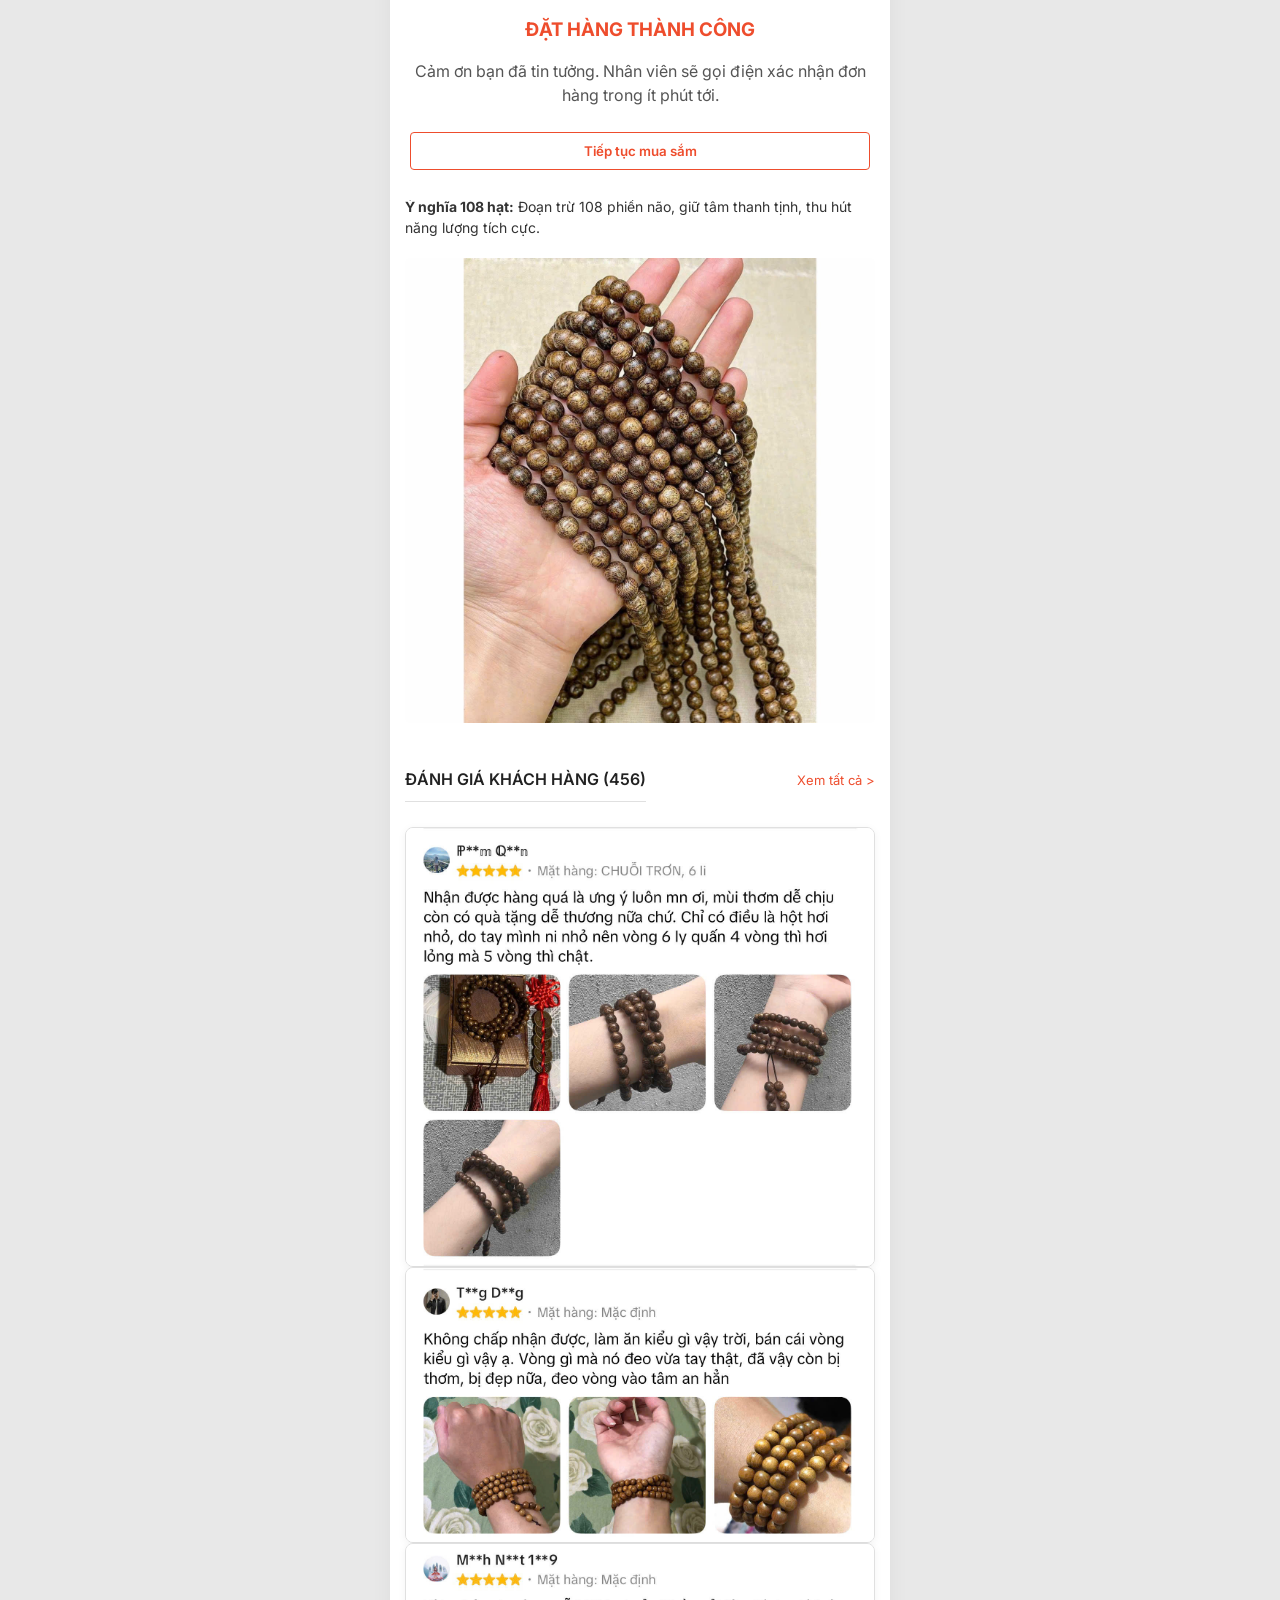
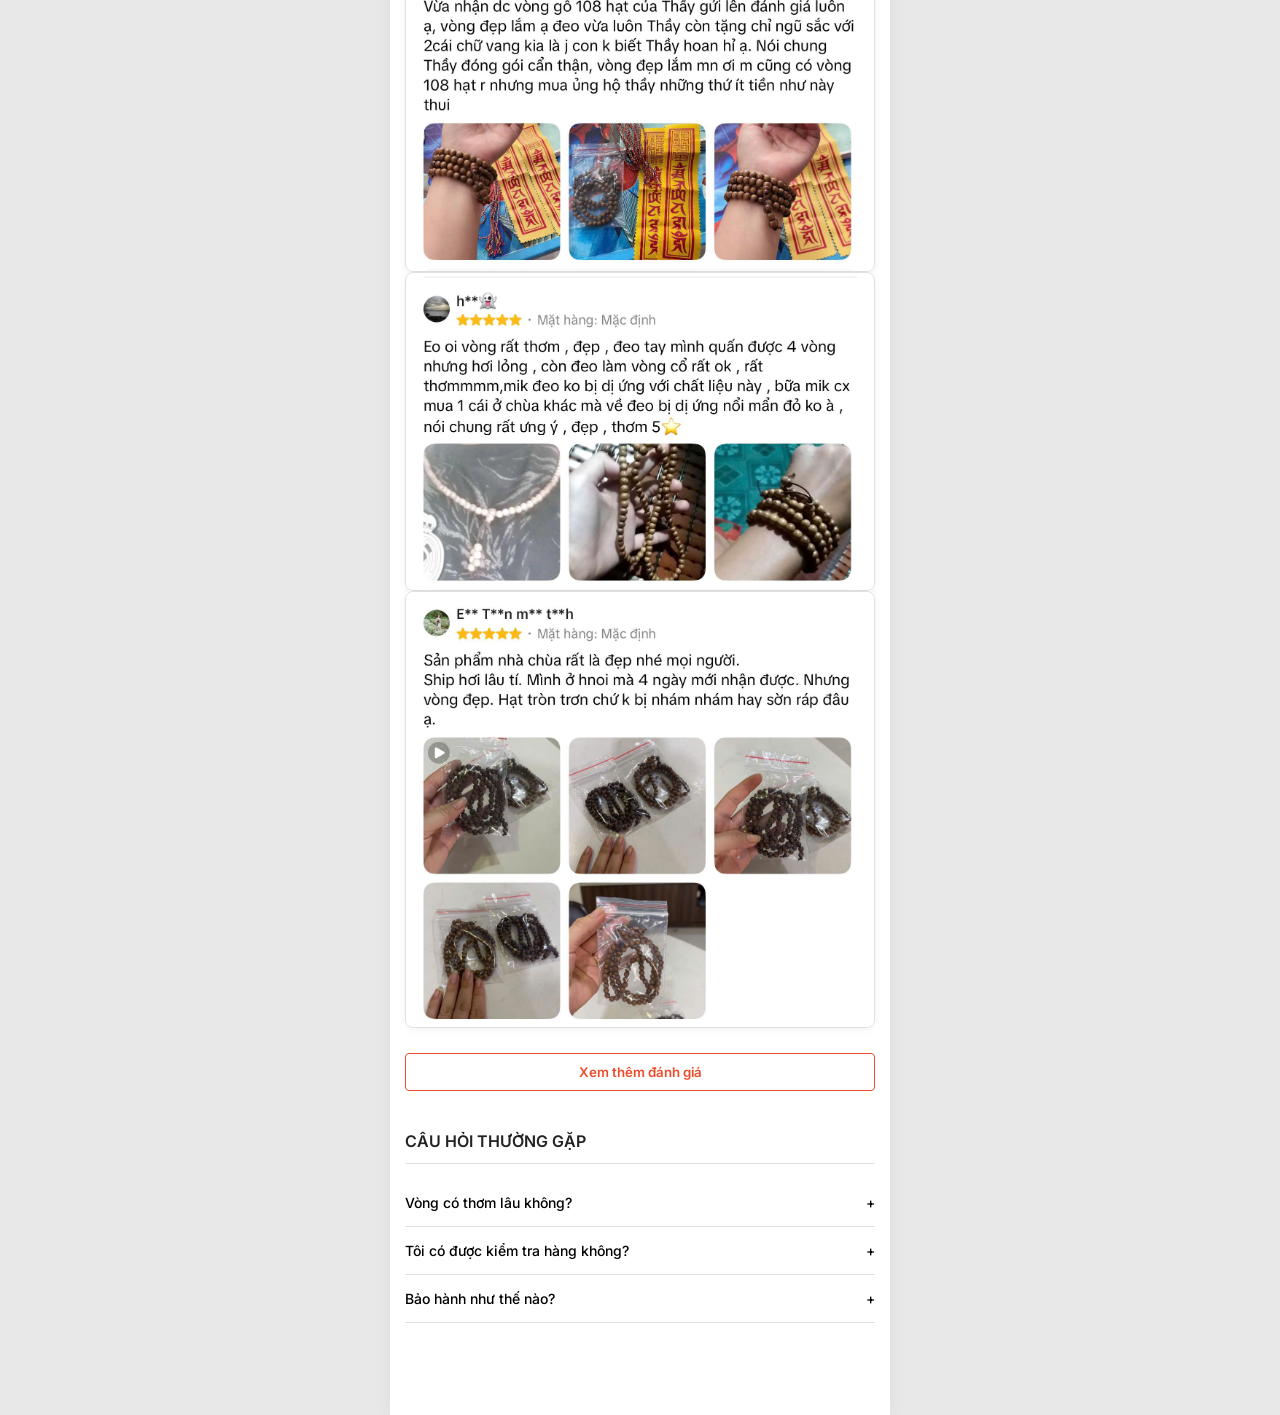
==== commit 7d745757: "Update index.html" ====
--- a/index.html
+++ b/index.html
@@ -3,7 +3,7 @@
 <head>
     <meta charset="UTF-8">
     <meta name="viewport" content="width=device-width, initial-scale=1.0, maximum-scale=1.0, user-scalable=no">
-    <title> Vòng Trầm Hương 108 Hạt</title>
+    <title>Vòng Trầm Hương 108 Hạt</title>
     <meta name="description" content="Sở hữu ngay Vòng Trầm Hương 108 hạt. Đang có Flash Sale ưu đãi cực lớn. Mua ngay!">
     
     <link rel="preconnect" href="https://fonts.googleapis.com">
@@ -15,7 +15,7 @@
     <script>
         !function (w, d, t) {
             w.TiktokAnalyticsObject=t;var ttq=w[t]=w[t]||[];ttq.methods=["page","track","identify","instances","debug","on","off","once","ready","alias","group","enableCookie","disableCookie"];ttq.setAndDefer=function(t,e){t[e]=function(){t.push([e].concat(Array.prototype.slice.call(arguments,0)))}};for(var i=0;i<ttq.methods.length;i++)ttq.setAndDefer(ttq,ttq.methods[i]);ttq.instance=function(t){for(var e=ttq._i[t]||[],n=0;n<ttq.methods.length;n++)ttq.setAndDefer(e,ttq.methods[n]);return e};ttq.load=function(e,n){var i="https://analytics.tiktok.com/i18n/pixel/events.js";ttq._i=ttq._i||{},ttq._i[e]=[],ttq._i[e]._u=i,ttq._t=ttq._t||{},ttq._t[e]=+new Date,ttq._o=ttq._o||{},ttq._o[e]=n||{};var o=document.createElement("script");o.type="text/javascript",o.async=!0,o.src=i+"?sdkid="+e+"&lib="+t;var a=document.getElementsByTagName("script")[0];a.parentNode.insertBefore(o,a)};
-            ttq.load('YOUR_PIXEL_ID');
+            ttq.load('YOUR_PIXEL_ID'); // Thay YOUR_PIXEL_ID bằng mã ID thật của bạn
             ttq.page();
         }(window, document, 'ttq');
     </script>
@@ -24,8 +24,7 @@
 
     <div id="toast-container"></div>
 
-   <main class="app-container">
-        
+    <main class="app-container">
         <header class="app-header">
             <button class="header-btn">❮</button>
             <div class="header-search">
@@ -42,6 +41,7 @@
                 <button class="header-btn">•••</button>
             </div>
         </header>
+
         <section class="gallery-section">
             <div class="slider-container" id="main-slider">
                 <div class="slider-track" id="slider-track">
@@ -49,22 +49,11 @@
                     <div class="slide"><img src="assets/images/product-2.webp" alt="Ảnh 2" loading="lazy"></div>
                     <div class="slide"><img src="assets/images/product-3.webp" alt="Ảnh 3" loading="lazy"></div>
                 </div>
-                
                 <div class="slider-dots" id="slider-dots" style="display: none;"></div>
-                
                 <div class="xtra-banners">
-                    <div class="xtra-item xtra-1">
-                        <strong>XTRA</strong>
-                        <span>Freeship*</span>
-                    </div>
-                    <div class="xtra-item xtra-2">
-                        <strong>EXTRA</strong>
-                        <span>lên đến 14%*</span>
-                    </div>
-                    <div class="xtra-item xtra-3">
-                        <strong>Bonus</strong>
-                        <span>Hoàn tiền</span>
-                    </div>
+                    <div class="xtra-item xtra-1"><strong>XTRA</strong><span>Freeship*</span></div>
+                    <div class="xtra-item xtra-2"><strong>EXTRA</strong><span>lên đến 14%*</span></div>
+                    <div class="xtra-item xtra-3"><strong>Bonus</strong><span>Hoàn tiền</span></div>
                 </div>
                 <div class="image-counter" id="image-counter-text">1/3</div>
             </div>
@@ -81,11 +70,9 @@
                 <div class="price-current">179.000đ</div>
                 <div class="price-original">599.000đ</div>
             </div>
-
             <div class="app-screenshot-banner">
                 <img src="assets/images/top.webp" alt="Thông tin Voucher và Video" loading="lazy">
             </div>
-        
             <div class="stock-progress">
                 <div class="progress-text">Đã bán 85% - Chỉ còn lại 14 sản phẩm</div>
                 <div class="progress-bar"><div class="progress-fill" style="width: 85%;"></div></div>
@@ -115,7 +102,6 @@
                 <p><strong>Chuỗi 108 hạt Trầm Hương</strong> không chỉ là trang sức tinh tế mà còn mang ý nghĩa phong thủy sâu sắc, mang lại bình an, tài lộc cho người đeo.</p>
                 <p><strong>Chất liệu:</strong> Trầm Tốc tự nhiên, mùi hương dịu nhẹ, lưu hương lâu.</p>
                 <p><strong>Ý nghĩa 108 hạt:</strong> Đoạn trừ 108 phiền não, giữ tâm thanh tịnh, thu hút năng lượng tích cực.</p>
-     
                 <img src="assets/images/desc-1.webp" alt="Chi tiết vòng trầm" loading="lazy" class="desc-img">
             </div>
         </section>
@@ -125,13 +111,12 @@
                 <h2 class="section-title">ĐÁNH GIÁ KHÁCH HÀNG (456)</h2>
                 <span class="view-all">Xem tất cả ></span>
             </div>
-            
             <div class="app-screenshot-banner">
                 <img src="assets/images/top1.webp" alt="đánh giá khách hàng" loading="lazy">
-             <img src="assets/images/top2.webp" alt="đánh giá khách hàng" loading="lazy">
-             <img src="assets/images/top3.webp" alt="đánh giá khách hàng" loading="lazy">
-             <img src="assets/images/top4.webp" alt="đánh giá khách hàng" loading="lazy">
-             <img src="assets/images/top5.webp" alt="đánh giá khách hàng" loading="lazy">
+                <img src="assets/images/top2.webp" alt="đánh giá khách hàng" loading="lazy">
+                <img src="assets/images/top3.webp" alt="đánh giá khách hàng" loading="lazy">
+                <img src="assets/images/top4.webp" alt="đánh giá khách hàng" loading="lazy">
+                <img src="assets/images/top5.webp" alt="đánh giá khách hàng" loading="lazy">
             </div>
             <button class="btn-outline" id="load-more-reviews">Xem thêm đánh giá</button>
         </section>
@@ -153,38 +138,19 @@
                 </div>
             </div>
         </section>
-
         <div class="bottom-spacer"></div>
-
     </main>
 
     <div class="sticky-bottom-cta">
         <button class="icon-btn" onclick="openChat()">
             <span class="icon">💬</span>Chat
         </button>
-        
         <button class="icon-btn cart-btn" onclick="openCheckout()">
             <span class="icon">🛒</span>Giỏ hàng
         </button>
-        
         <button class="buy-now-btn pulse-animation" onclick="openCheckout()">
             Mua Ngay<br><small>179.000đ | Freeship</small>
         </button>
-    </div>
-
-    <div class="overlay" id="cart-overlay" onclick="closeCart()"></div>
-    <div class="sidebar" id="cart-sidebar">
-        <div class="sidebar-header">
-            <h3>Giỏ hàng của bạn</h3>
-            <button class="close-btn" onclick="closeCart()">×</button>
-        </div>
-        <div class="cart-body" id="cart-body">
-            <div class="empty-cart"> 1 vòng trầm hương 108 Hạt </div>
-        </div>
-        <div class="cart-footer">
-            <div class="cart-total"><span>Tổng thanh toán:</span> <span id="cart-total-price">179.000đ</span></div>
-            <button class="btn-primary full-width" onclick="openCheckoutFromCart()">Tiến hành Thanh toán</button>
-        </div>
     </div>
 
     <div class="overlay" id="checkout-overlay" onclick="closeCheckout()"></div>
@@ -197,11 +163,11 @@
             <div class="checkout-product-summary">
                 <img src="assets/images/product-1.webp" alt="Thumb" class="checkout-thumb">
                 <div class="checkout-product-info">
-                    <h4> 1 vòng trầm hương 108 Hạt</h4>
+                    <h4>1 vòng trầm hương 108 Hạt</h4>
                     <div class="price">179.000đ</div>
                     <div class="qty-control">
                         <button onclick="changeQty(-1)">-</button>
-                        <input type="number" id="checkout-qty" value="1" min="1">
+                        <input type="number" id="checkout-qty" value="1" min="1" readonly>
                         <button onclick="changeQty(1)">+</button>
                     </div>
                 </div>
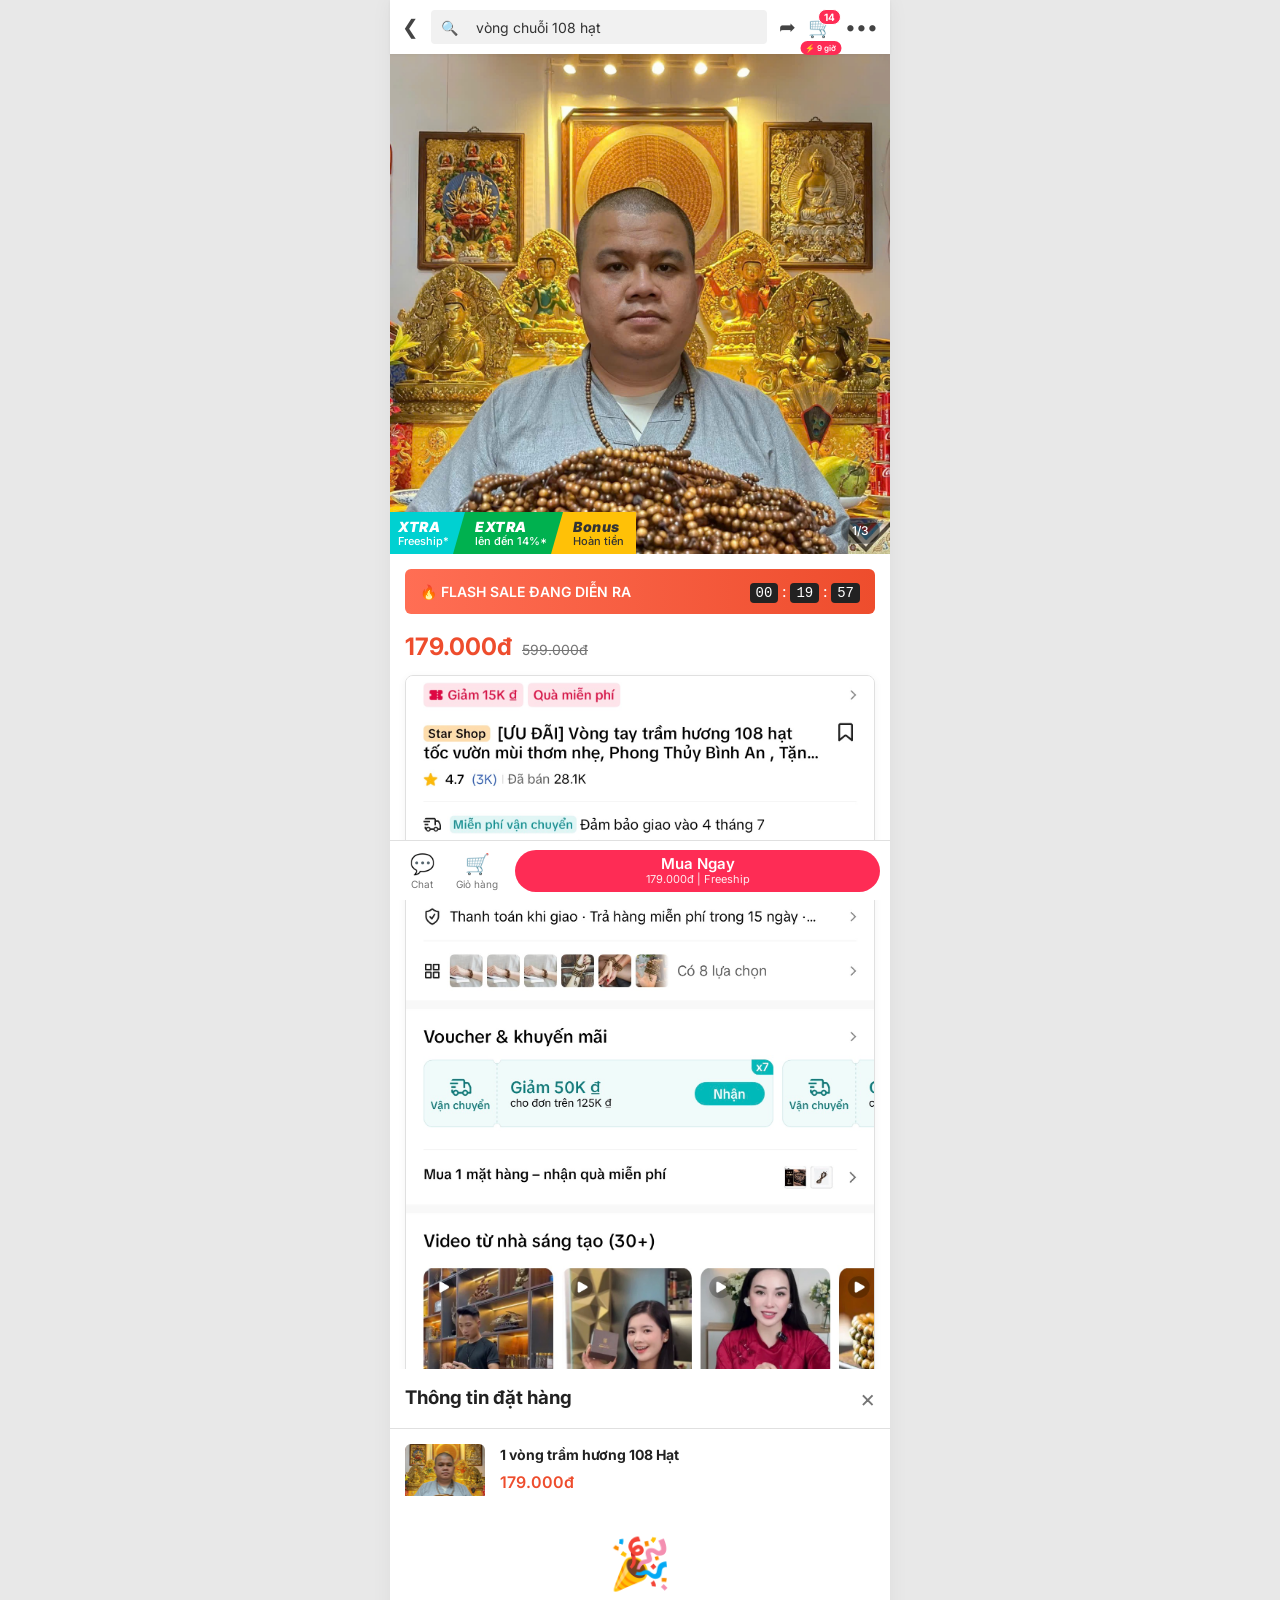
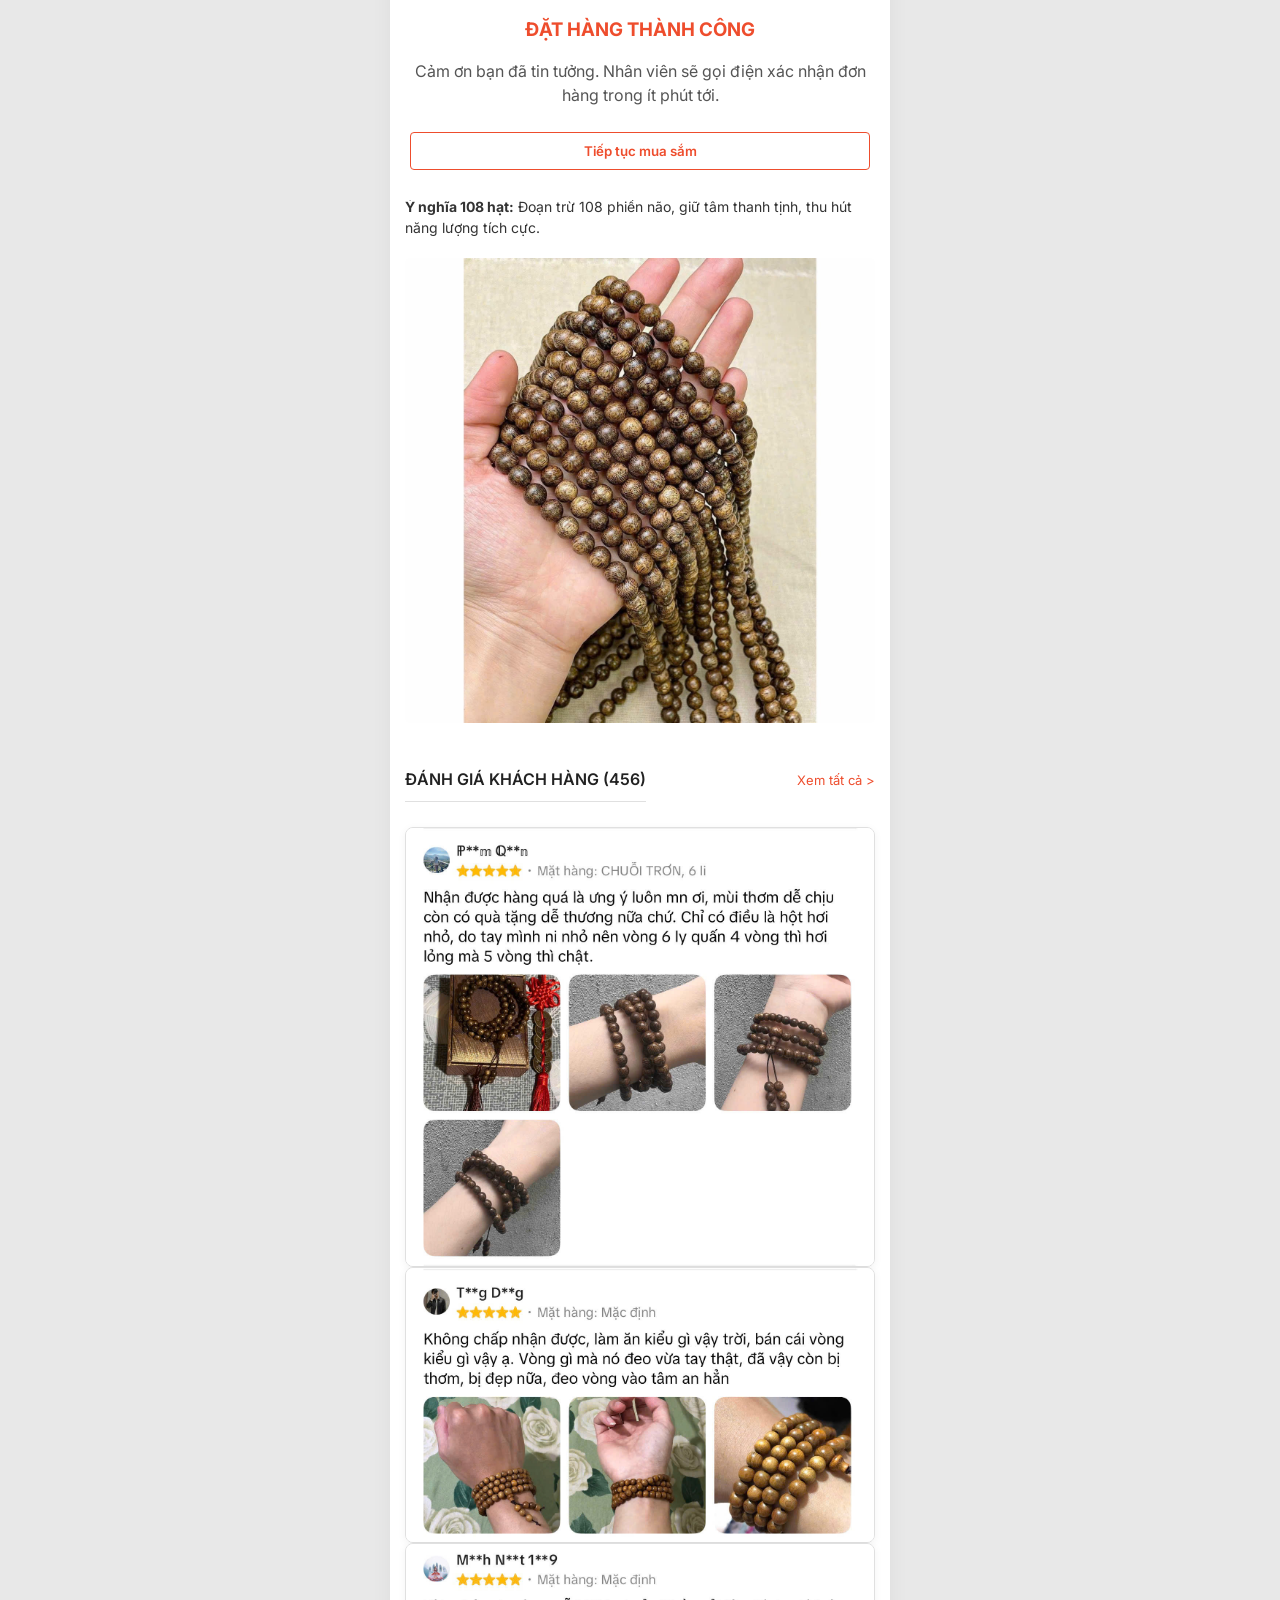
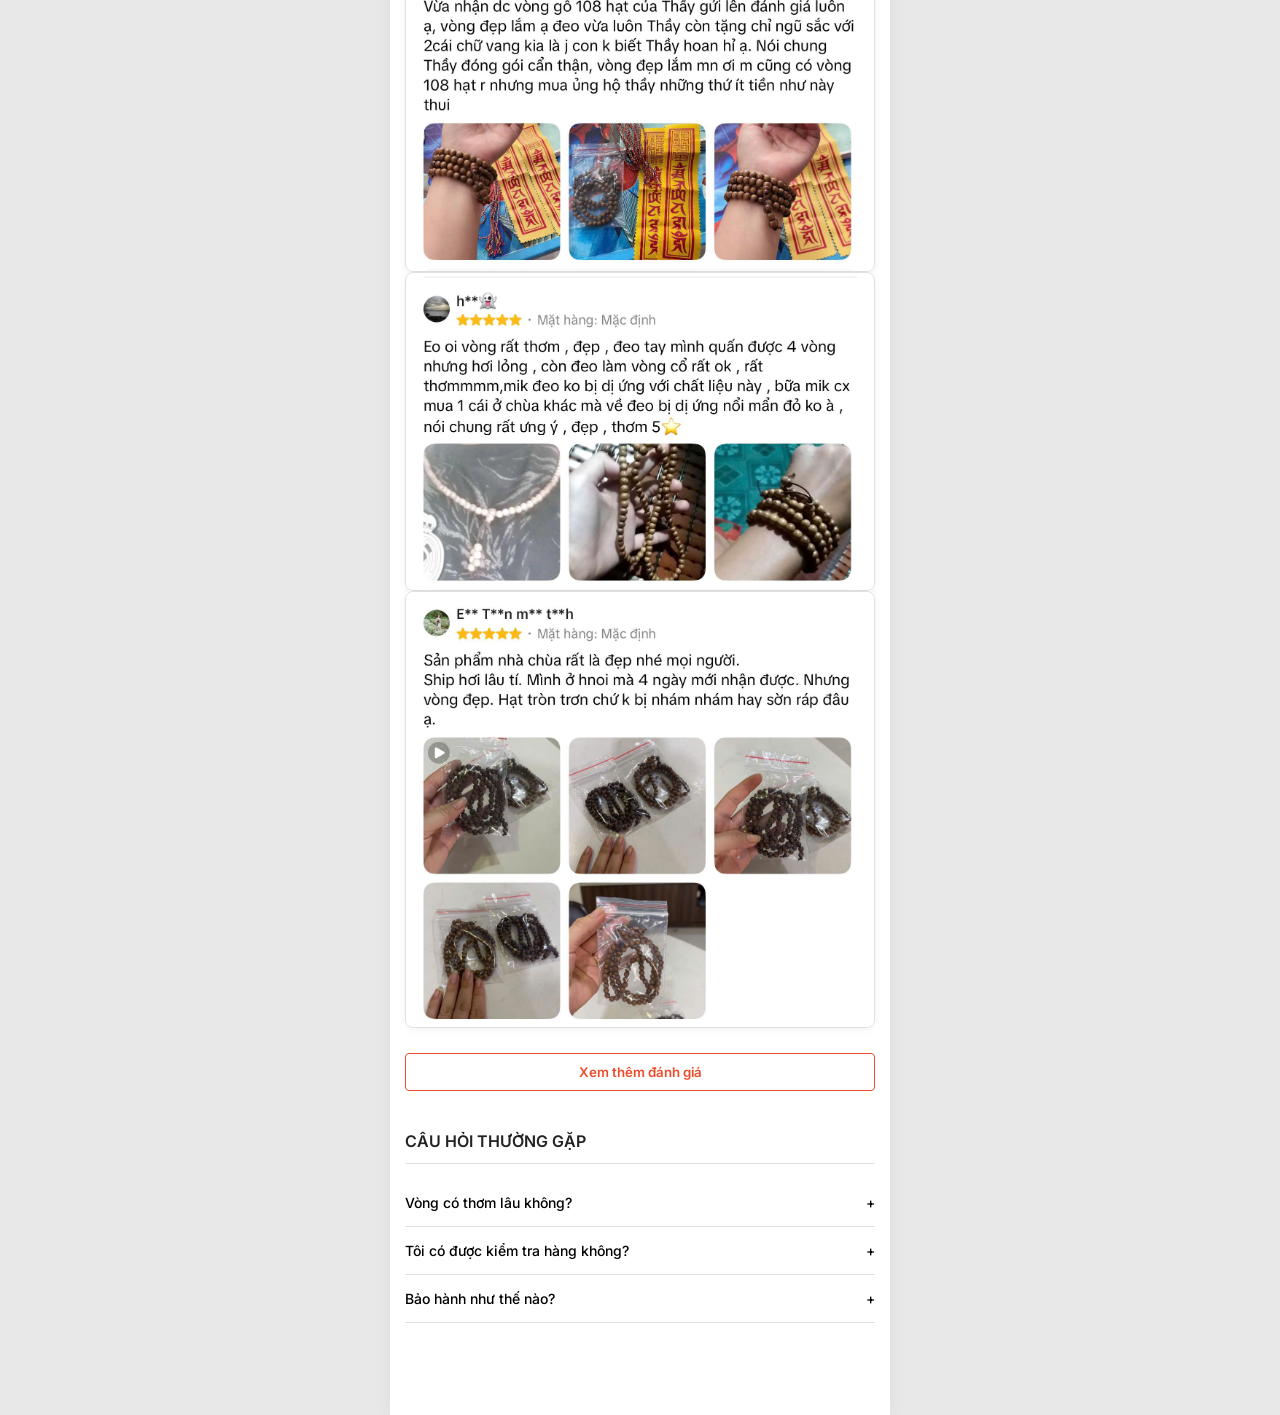
==== commit c0daba04: "Update index.html" ====
--- a/index.html
+++ b/index.html
@@ -15,7 +15,7 @@
     <script>
         !function (w, d, t) {
             w.TiktokAnalyticsObject=t;var ttq=w[t]=w[t]||[];ttq.methods=["page","track","identify","instances","debug","on","off","once","ready","alias","group","enableCookie","disableCookie"];ttq.setAndDefer=function(t,e){t[e]=function(){t.push([e].concat(Array.prototype.slice.call(arguments,0)))}};for(var i=0;i<ttq.methods.length;i++)ttq.setAndDefer(ttq,ttq.methods[i]);ttq.instance=function(t){for(var e=ttq._i[t]||[],n=0;n<ttq.methods.length;n++)ttq.setAndDefer(e,ttq.methods[n]);return e};ttq.load=function(e,n){var i="https://analytics.tiktok.com/i18n/pixel/events.js";ttq._i=ttq._i||{},ttq._i[e]=[],ttq._i[e]._u=i,ttq._t=ttq._t||{},ttq._t[e]=+new Date,ttq._o=ttq._o||{},ttq._o[e]=n||{};var o=document.createElement("script");o.type="text/javascript",o.async=!0,o.src=i+"?sdkid="+e+"&lib="+t;var a=document.getElementsByTagName("script")[0];a.parentNode.insertBefore(o,a)};
-            ttq.load('YOUR_PIXEL_ID'); // Thay YOUR_PIXEL_ID bằng mã ID thật của bạn
+            ttq.load('CT8RAE3C77UBGVBCNBMG'); // Thay YOUR_PIXEL_ID bằng mã ID thật của bạn
             ttq.page();
         }(window, document, 'ttq');
     </script>
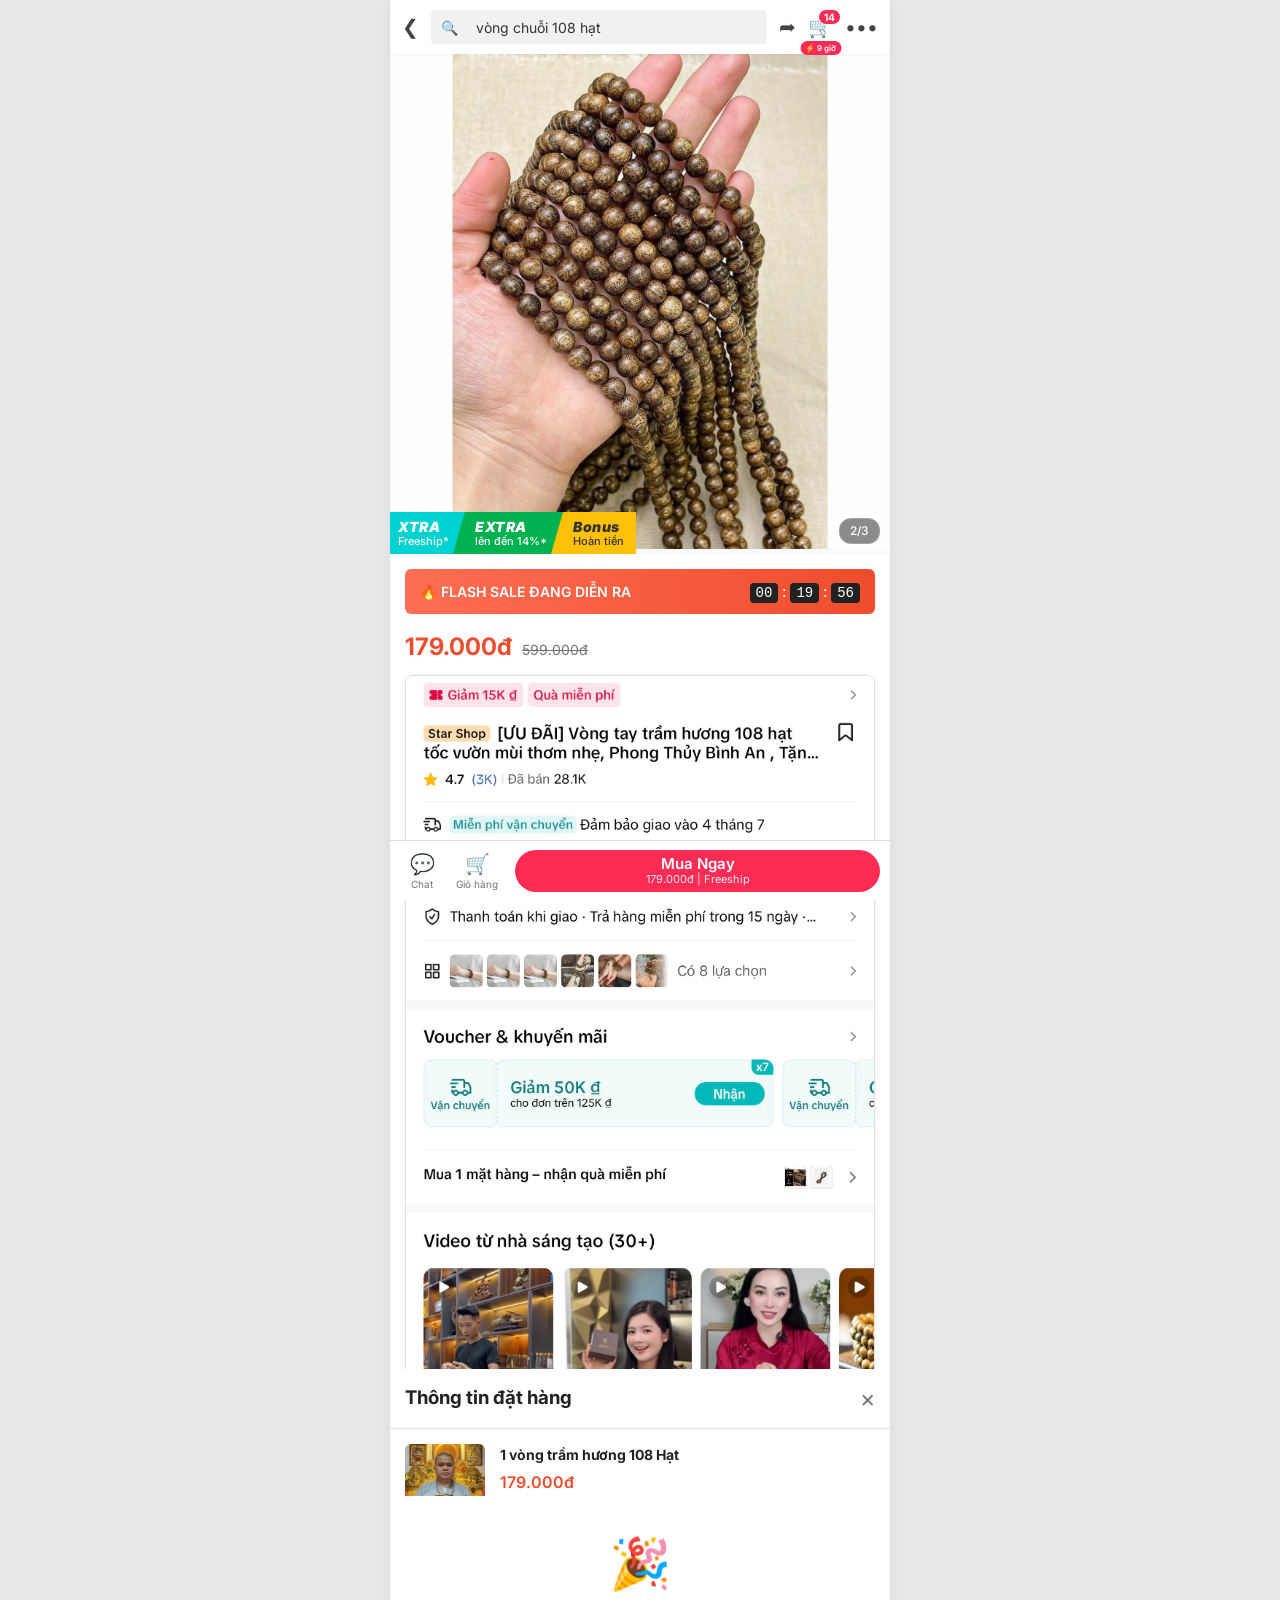
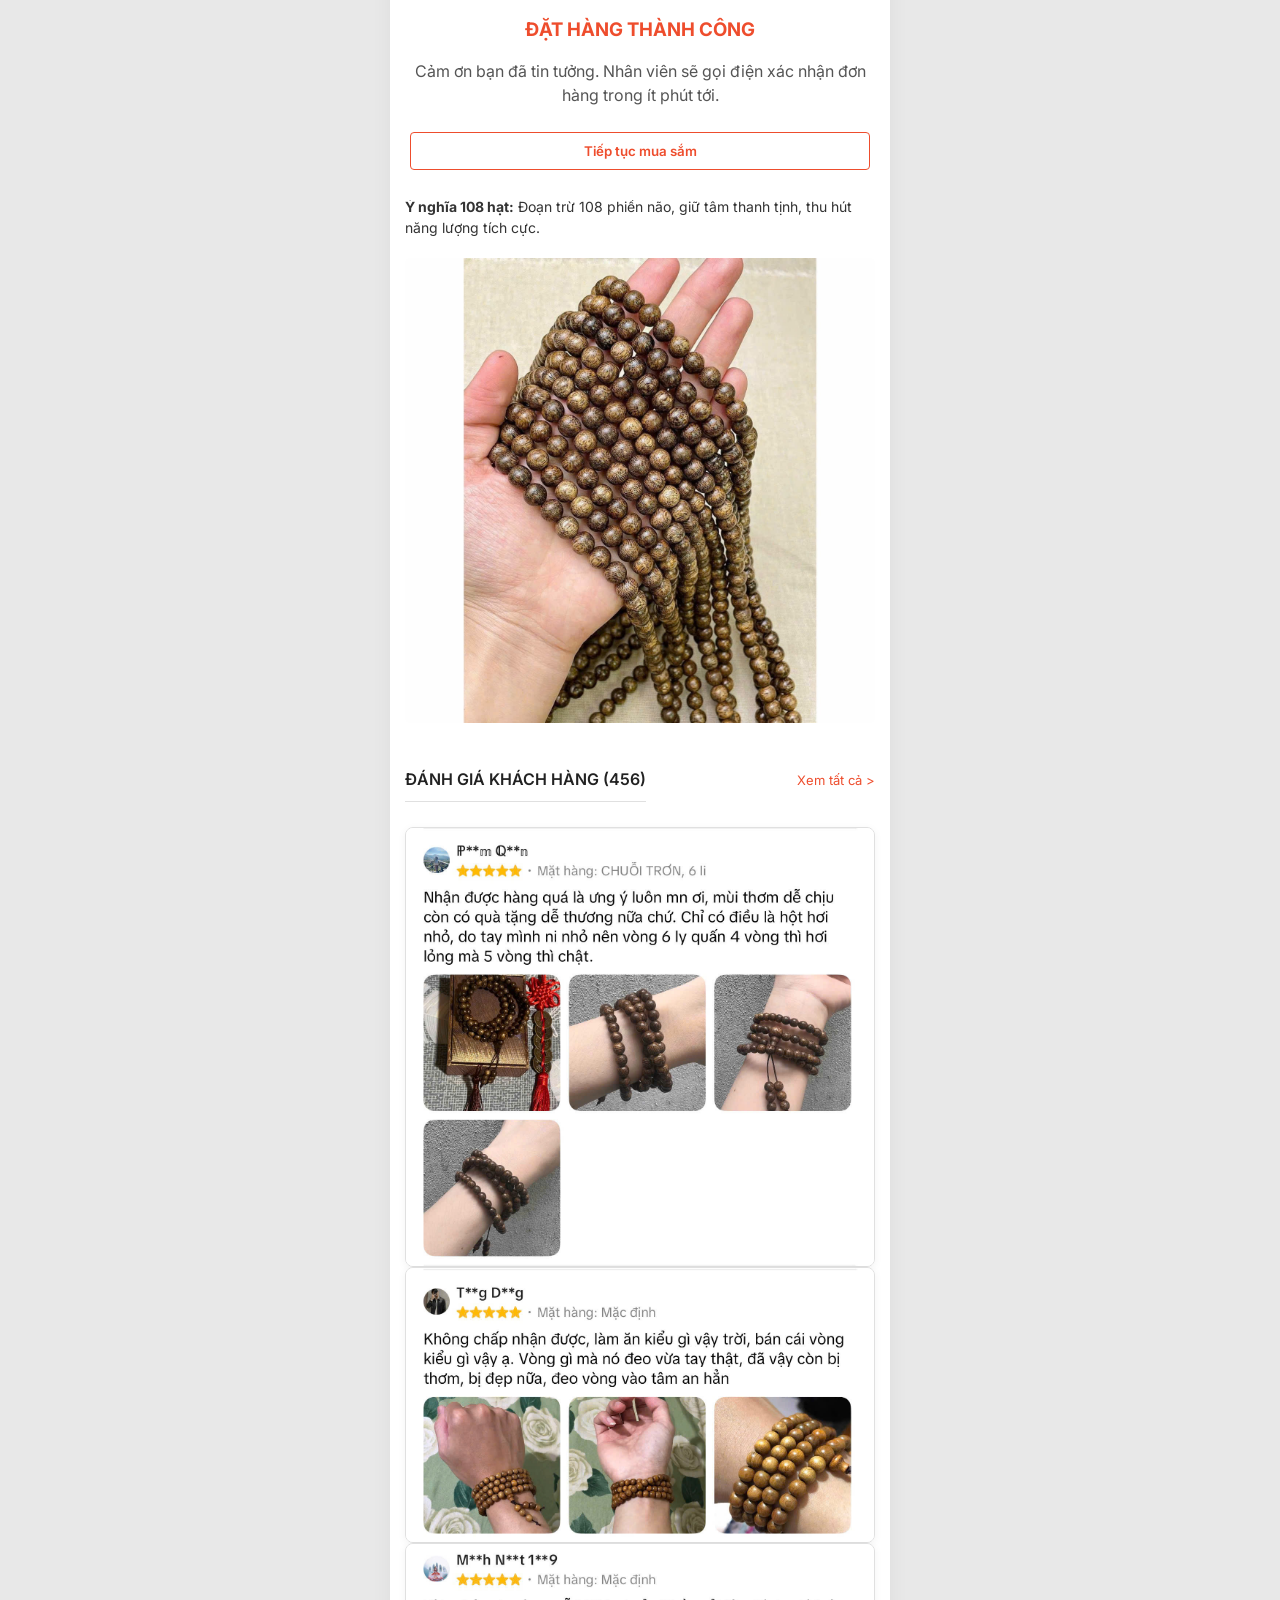
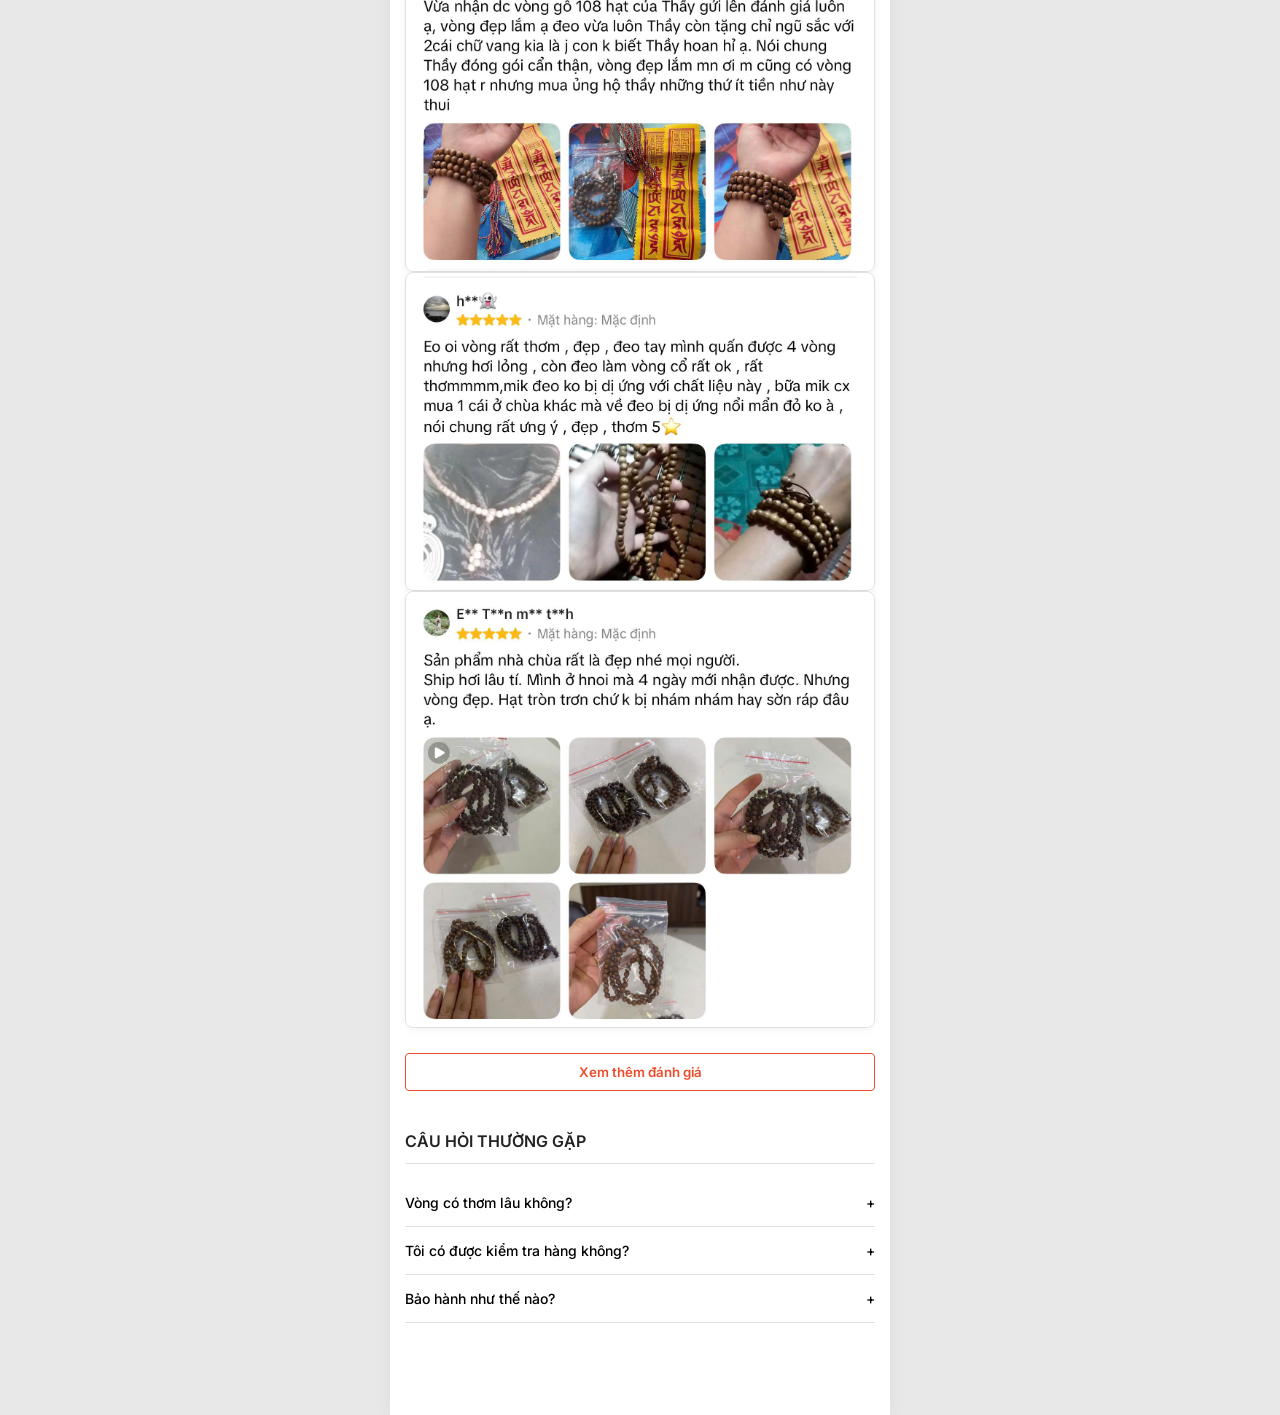
==== commit c58b91a9: "Update index.html" ====
--- a/index.html
+++ b/index.html
@@ -15,7 +15,7 @@
     <script>
         !function (w, d, t) {
             w.TiktokAnalyticsObject=t;var ttq=w[t]=w[t]||[];ttq.methods=["page","track","identify","instances","debug","on","off","once","ready","alias","group","enableCookie","disableCookie"];ttq.setAndDefer=function(t,e){t[e]=function(){t.push([e].concat(Array.prototype.slice.call(arguments,0)))}};for(var i=0;i<ttq.methods.length;i++)ttq.setAndDefer(ttq,ttq.methods[i]);ttq.instance=function(t){for(var e=ttq._i[t]||[],n=0;n<ttq.methods.length;n++)ttq.setAndDefer(e,ttq.methods[n]);return e};ttq.load=function(e,n){var i="https://analytics.tiktok.com/i18n/pixel/events.js";ttq._i=ttq._i||{},ttq._i[e]=[],ttq._i[e]._u=i,ttq._t=ttq._t||{},ttq._t[e]=+new Date,ttq._o=ttq._o||{},ttq._o[e]=n||{};var o=document.createElement("script");o.type="text/javascript",o.async=!0,o.src=i+"?sdkid="+e+"&lib="+t;var a=document.getElementsByTagName("script")[0];a.parentNode.insertBefore(o,a)};
-            ttq.load('CT8RAE3C77UBGVBCNBMG'); // Thay YOUR_PIXEL_ID bằng mã ID thật của bạn
+            ttq.load('CQ3QD0JC77UBVD6U0EMG'); // Thay YOUR_PIXEL_ID bằng mã ID thật của bạn
             ttq.page();
         }(window, document, 'ttq');
     </script>
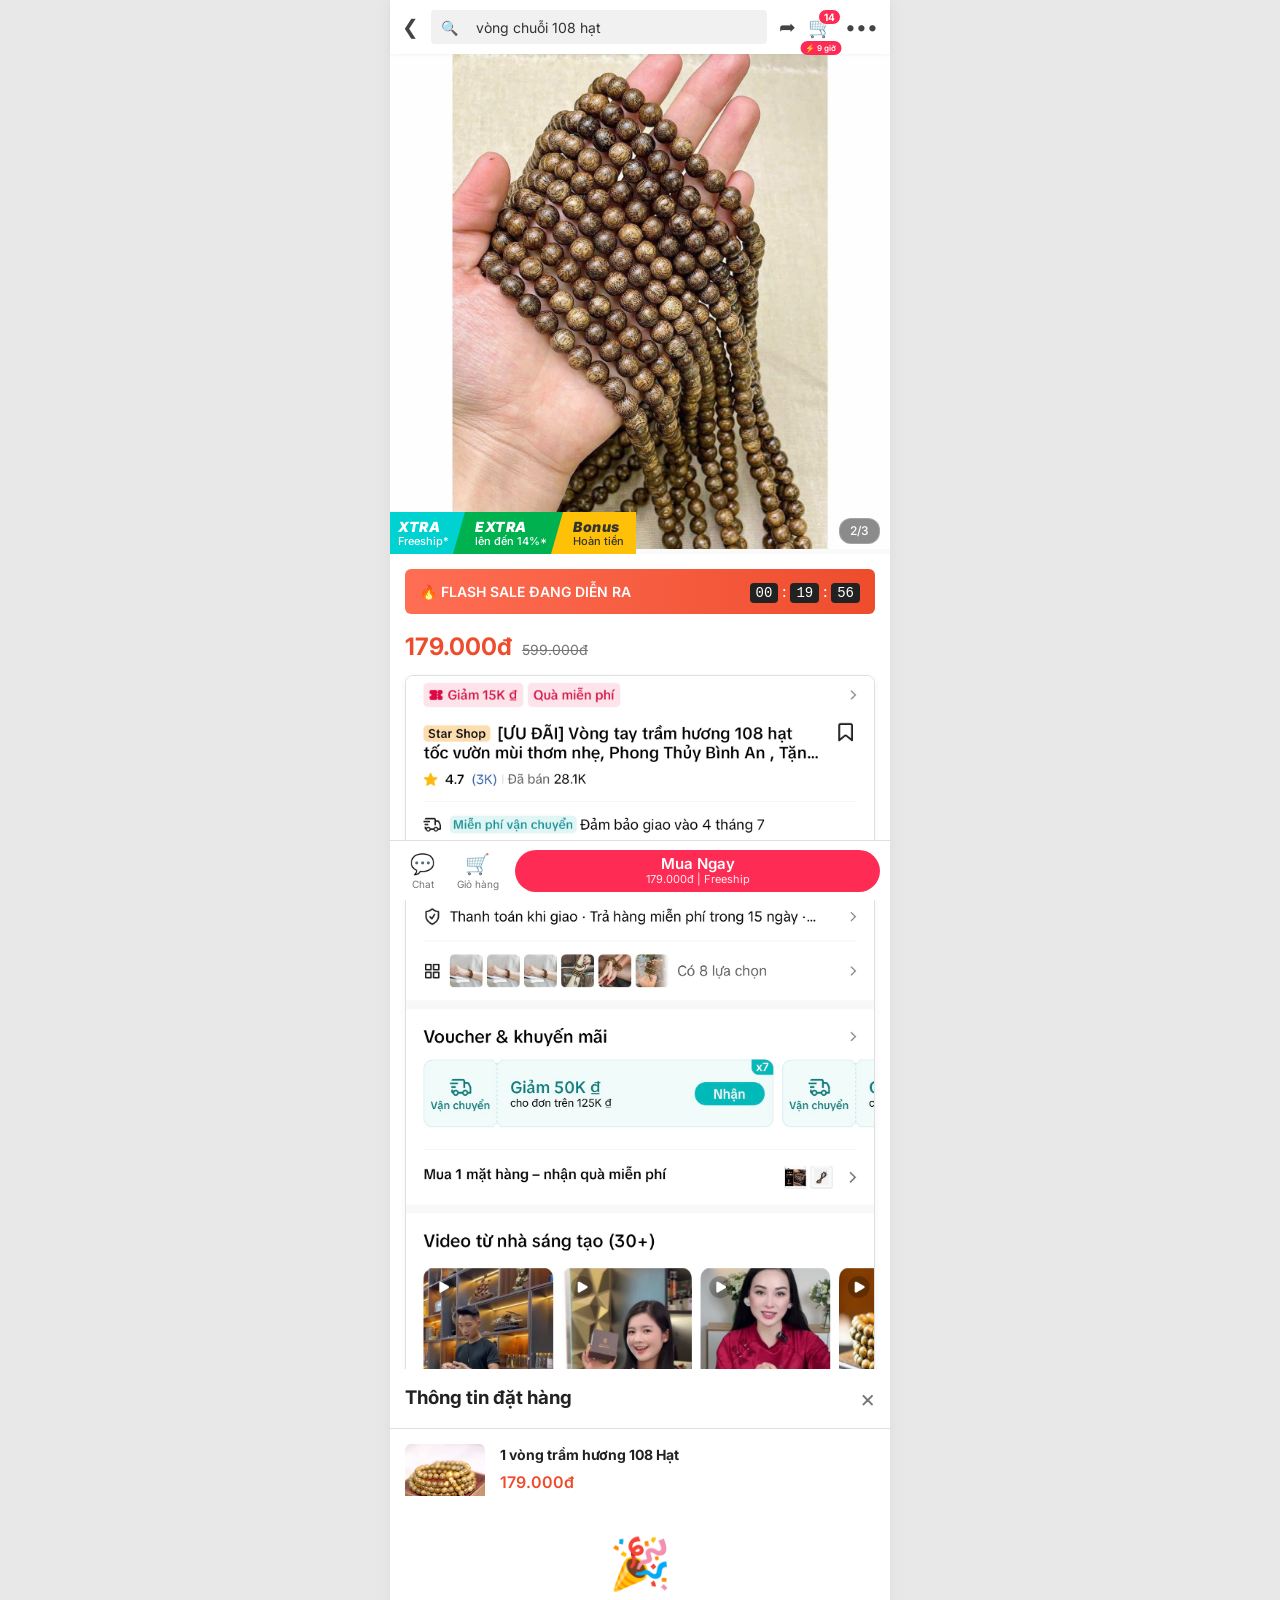
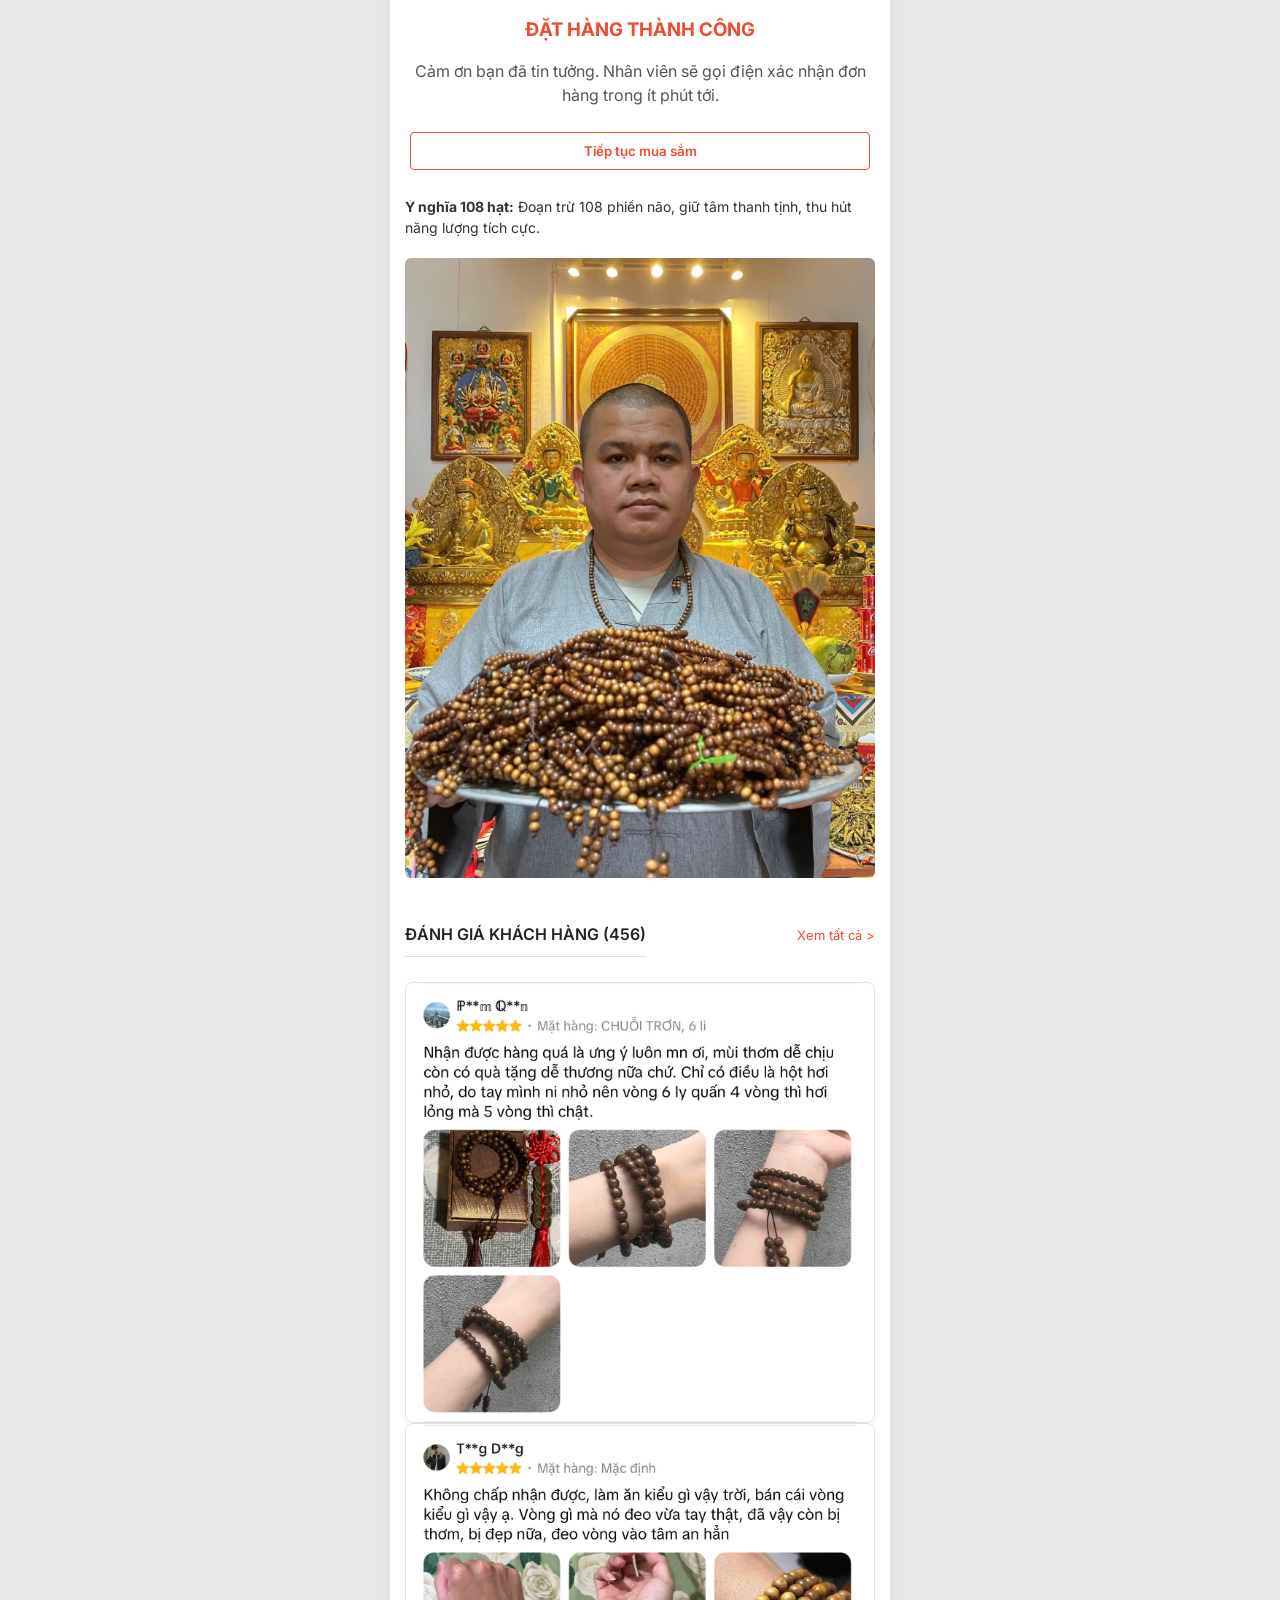
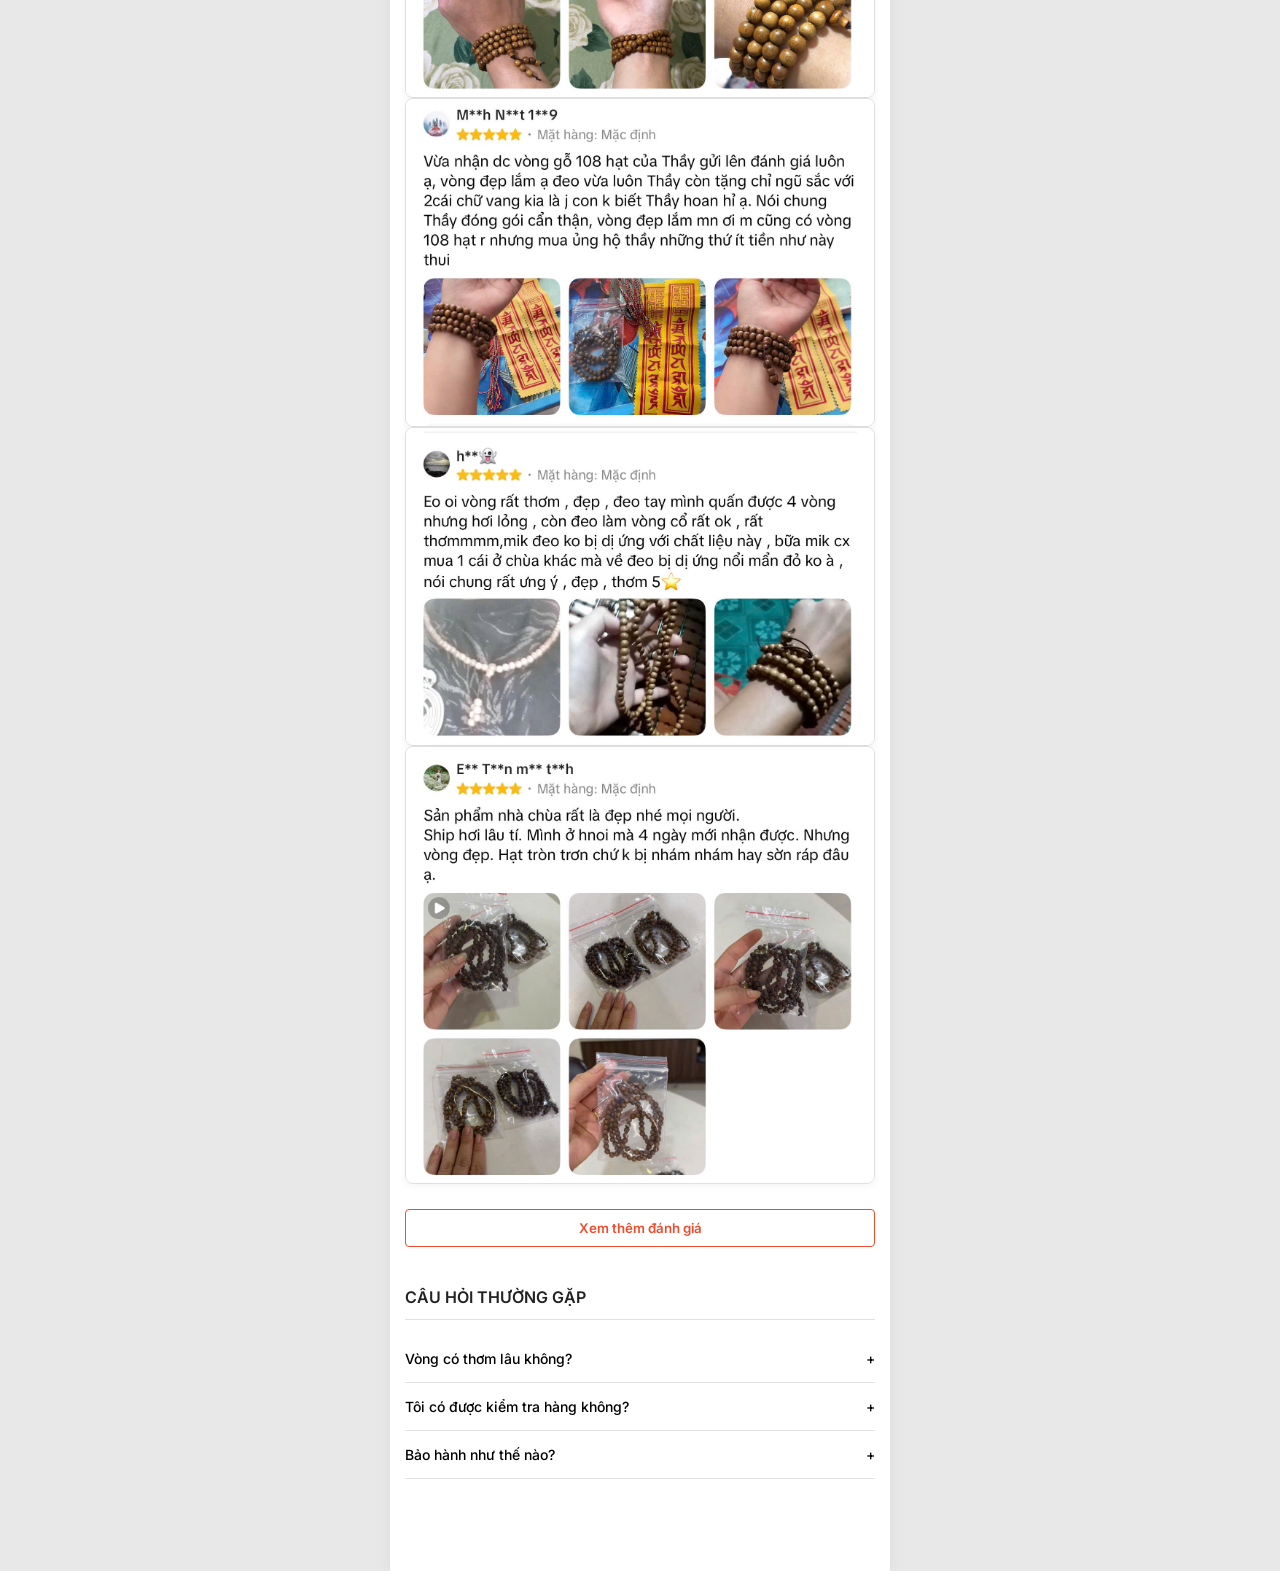
==== commit 71aa8ca3: "Update index.html" ====
--- a/index.html
+++ b/index.html
@@ -102,7 +102,7 @@
                 <p><strong>Chuỗi 108 hạt Trầm Hương</strong> không chỉ là trang sức tinh tế mà còn mang ý nghĩa phong thủy sâu sắc, mang lại bình an, tài lộc cho người đeo.</p>
                 <p><strong>Chất liệu:</strong> Trầm Tốc tự nhiên, mùi hương dịu nhẹ, lưu hương lâu.</p>
                 <p><strong>Ý nghĩa 108 hạt:</strong> Đoạn trừ 108 phiền não, giữ tâm thanh tịnh, thu hút năng lượng tích cực.</p>
-                <img src="assets/images/desc-1.webp" alt="Chi tiết vòng trầm" loading="lazy" class="desc-img">
+                <img src="assets/images/product-11.webp" alt="Chi tiết vòng trầm" loading="lazy" class="desc-img">
             </div>
         </section>
 
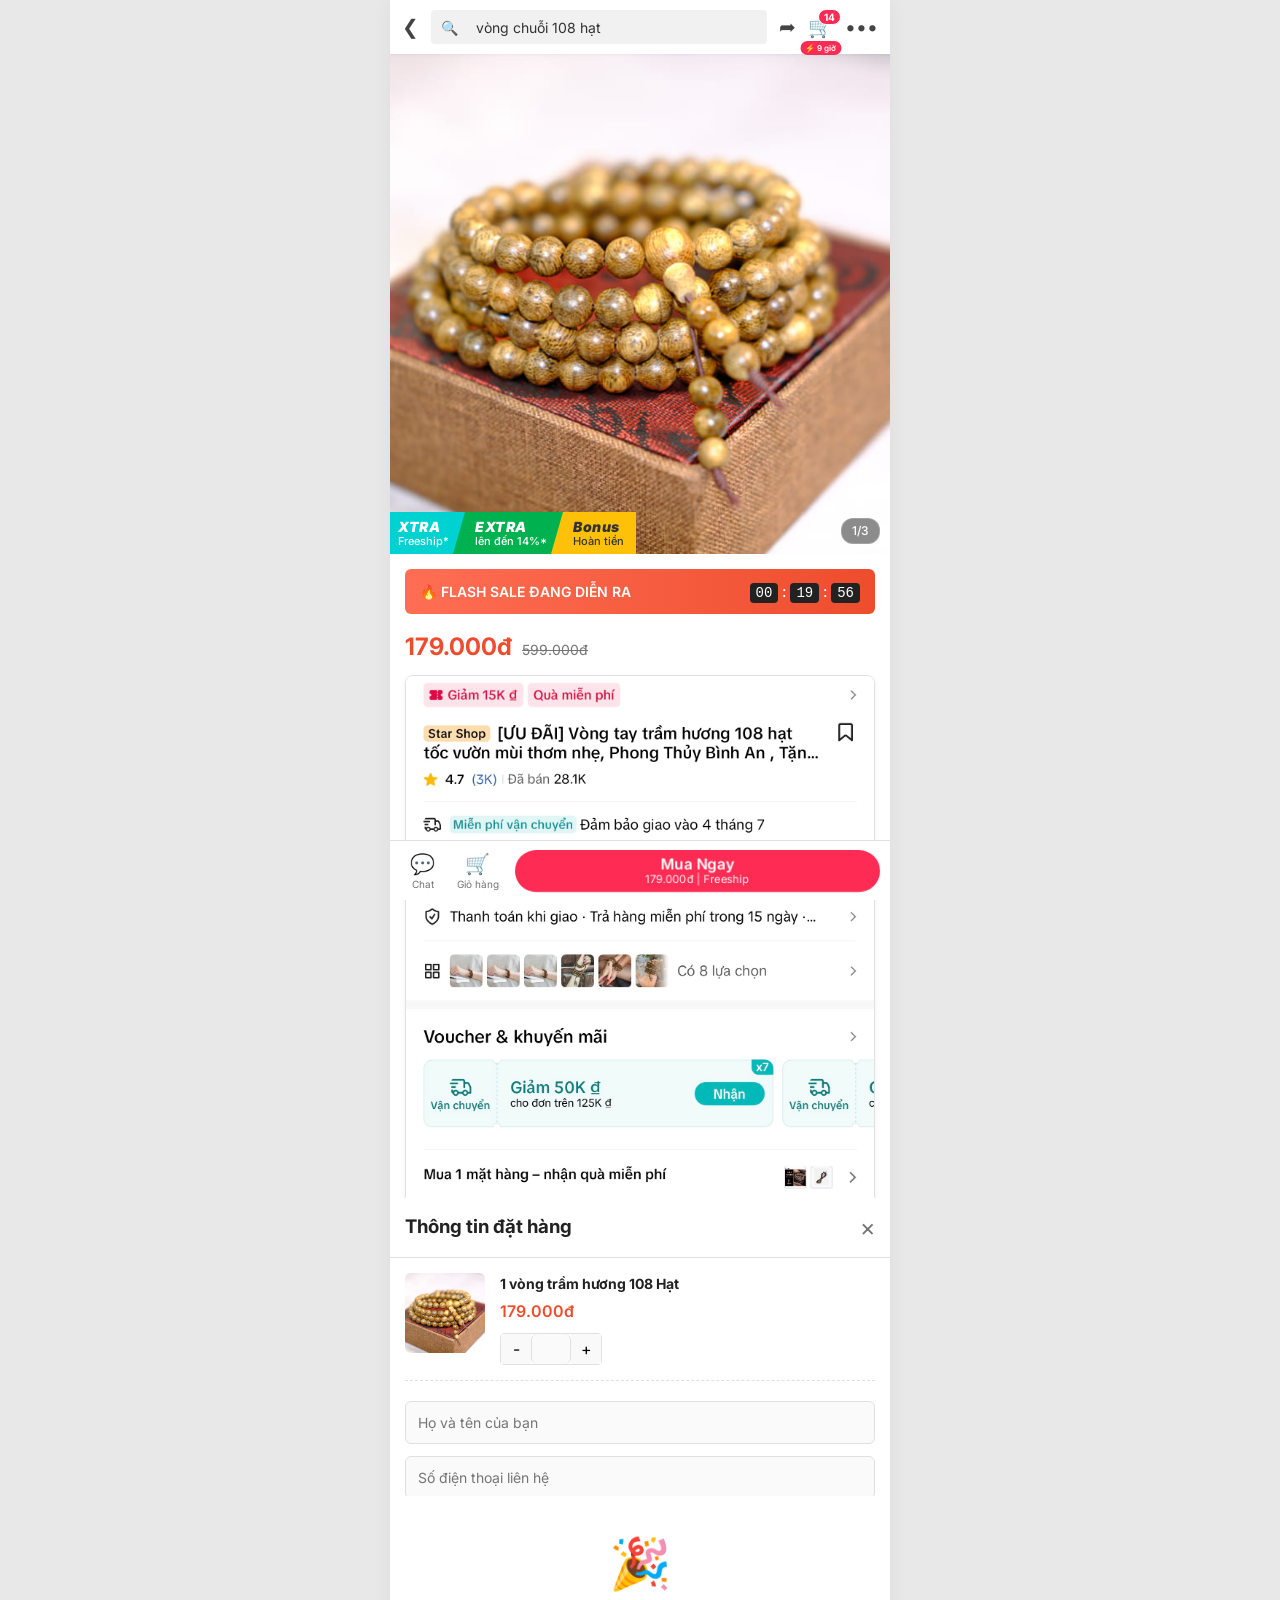
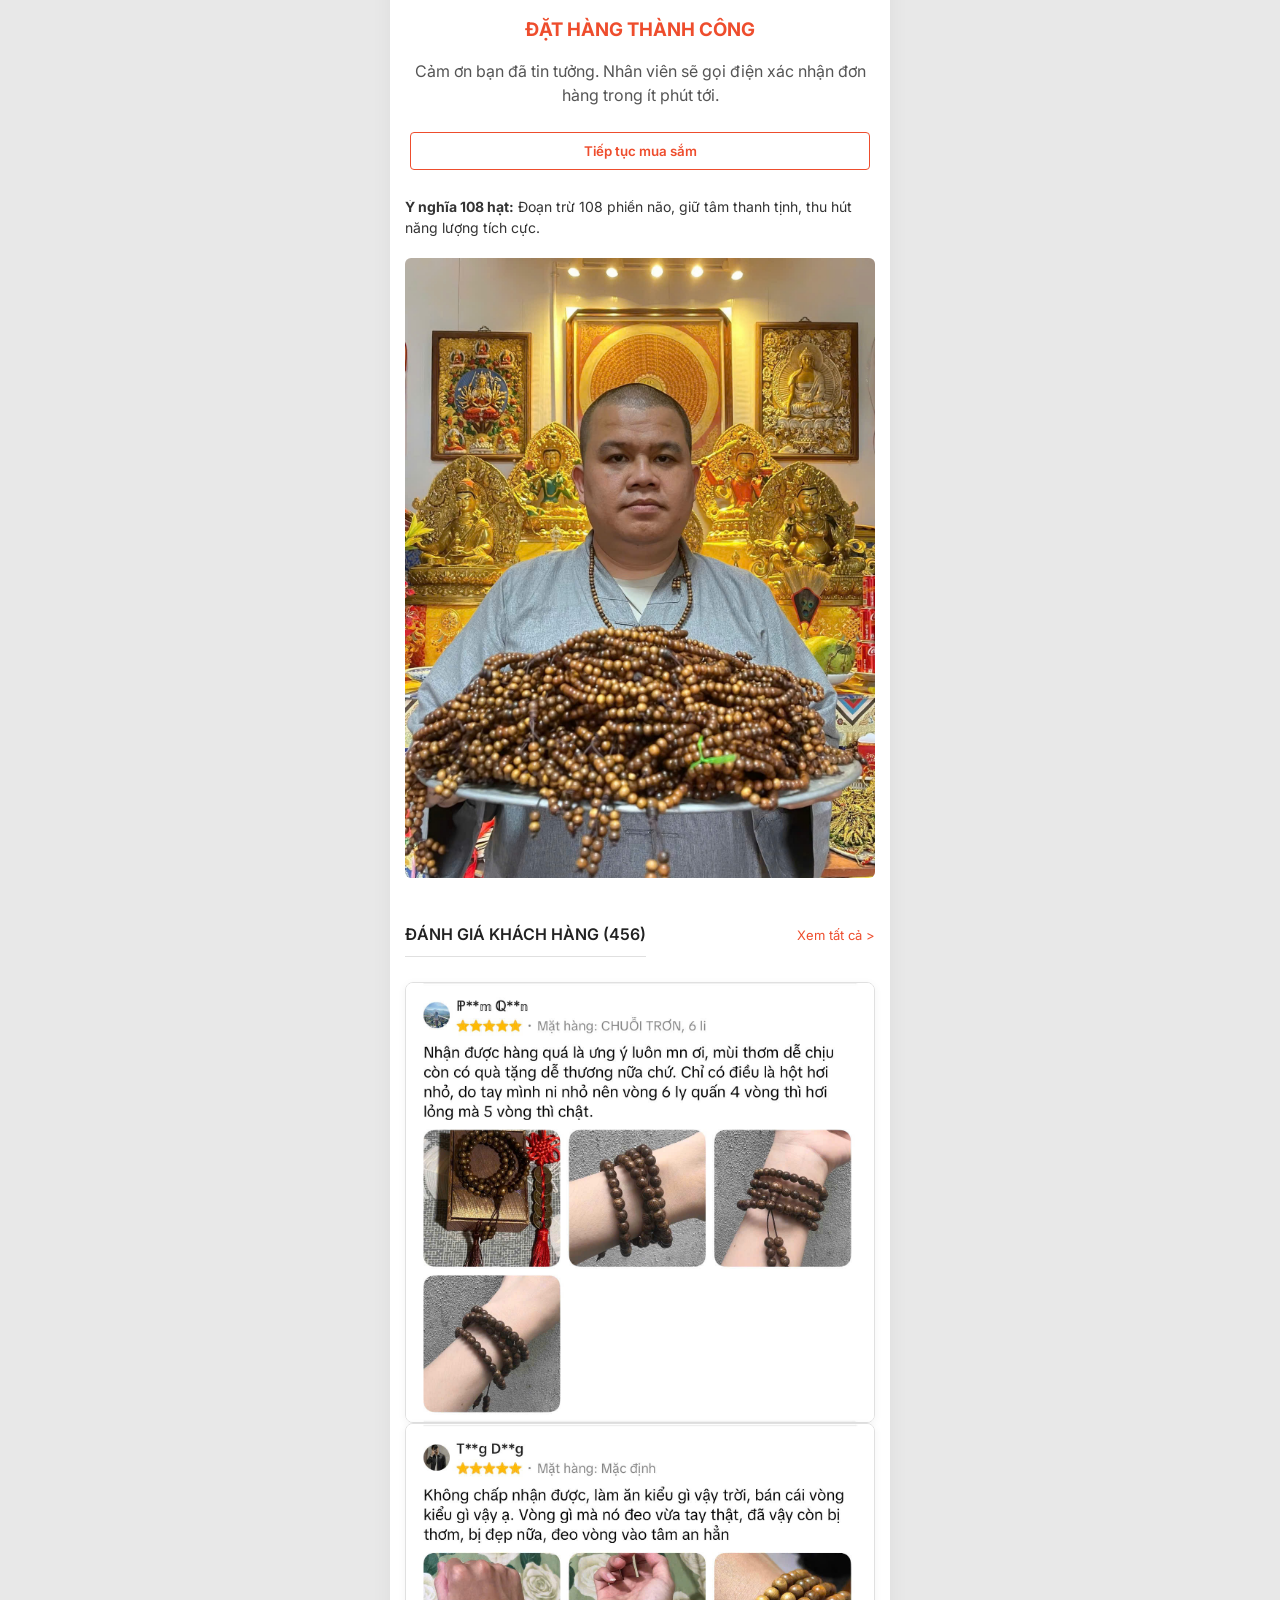
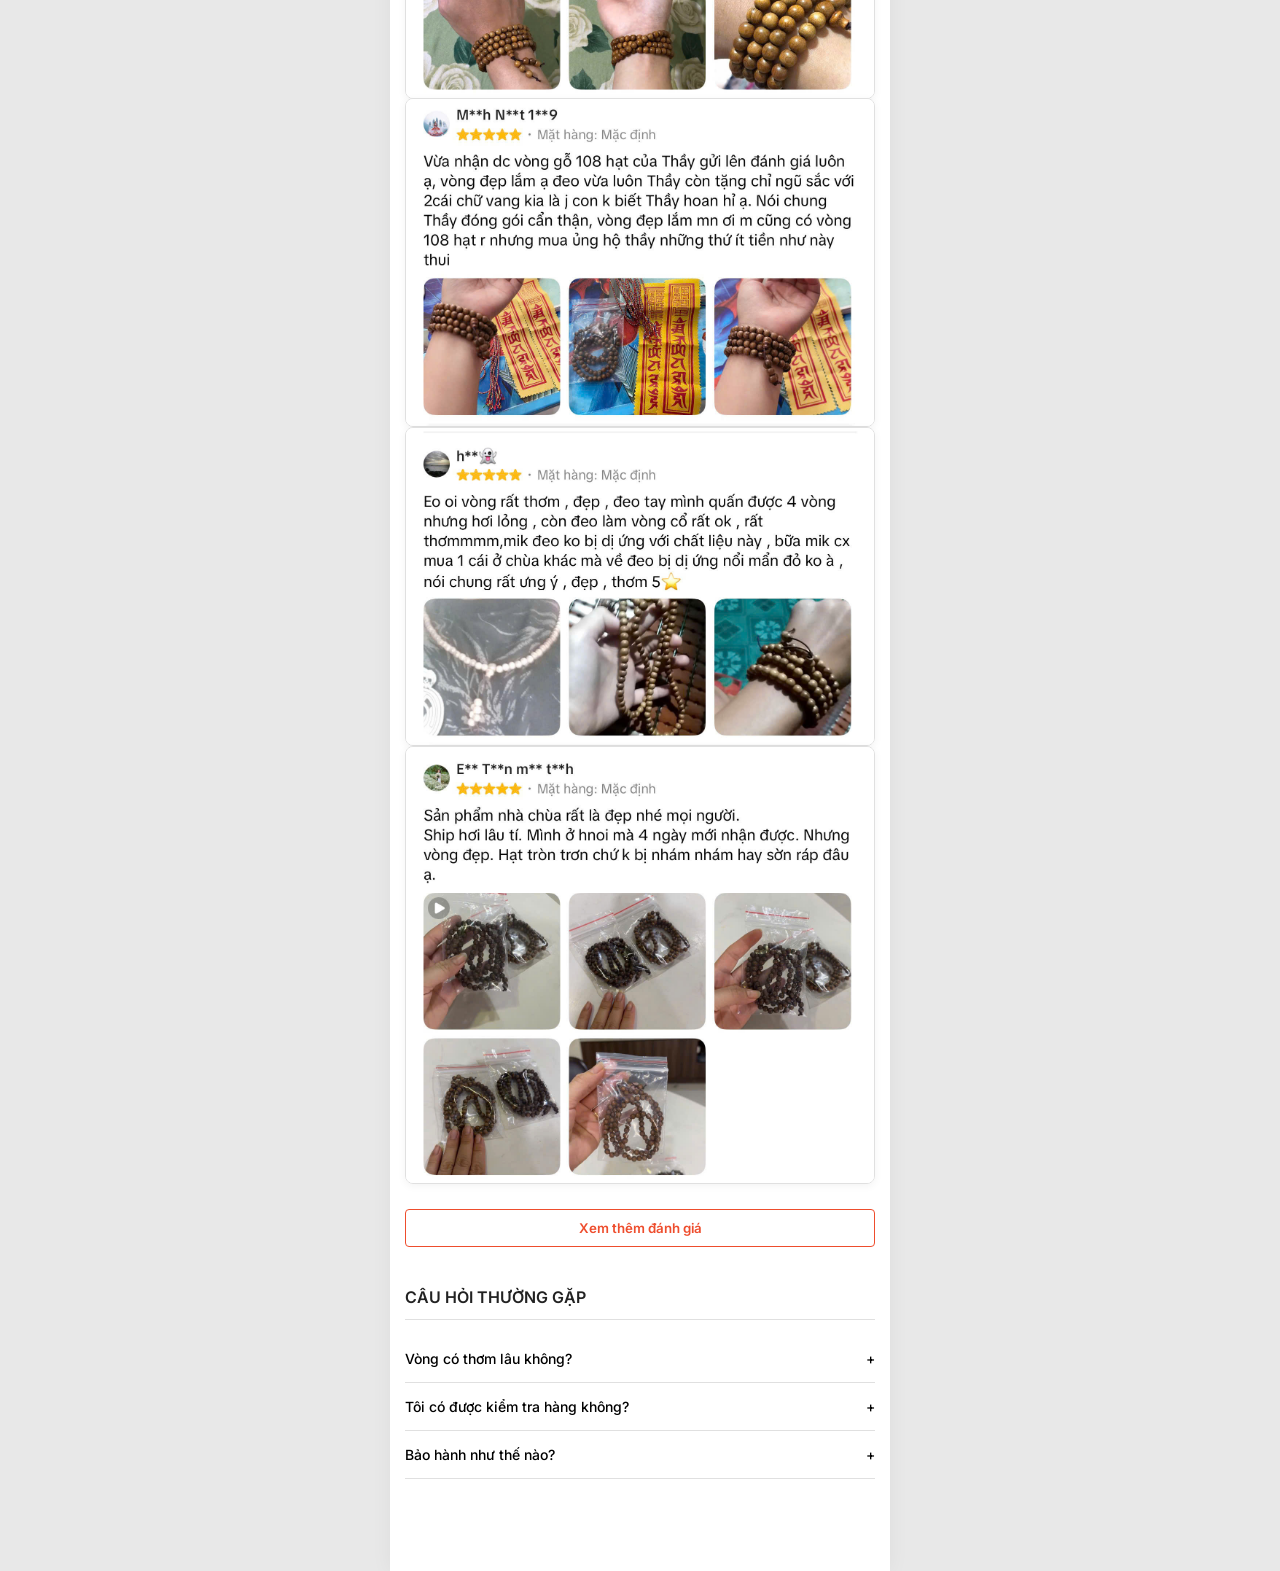
==== commit 9ea6d9d2: "Update index.html" ====
--- a/index.html
+++ b/index.html
@@ -172,18 +172,37 @@
                     </div>
                 </div>
             </div>
-            <form id="checkout-form">
+                        <form id="checkout-form">
                 <div class="form-group">
                     <input type="text" id="cus-name" placeholder="Họ và tên của bạn" required>
                 </div>
                 <div class="form-group">
                     <input type="tel" id="cus-phone" placeholder="Số điện thoại liên hệ" pattern="[0-9]{10,11}" required>
                 </div>
-                <div class="form-group">
-                    <input type="text" id="cus-address" placeholder="Địa chỉ, Tên đường, Phường/xã, Tỉnh..." required>
-                </div>
+                
+                <div class="form-group">
+                    <select id="cus-province" required>
+                        <option value="">Chọn Tỉnh / Thành phố</option>
+                    </select>
+                </div>
+                <div class="form-group">
+                    <select id="cus-district" required disabled>
+                        <option value="">Chọn Quận / Huyện</option>
+                    </select>
+                </div>
+                <div class="form-group">
+                    <select id="cus-ward" required disabled>
+                        <option value="">Chọn Phường / Xã</option>
+                    </select>
+                </div>
+                
+                <div class="form-group">
+                    <input type="text" id="cus-address" placeholder="Số nhà, Tên đường, Thôn/Xóm..." required>
+                </div>
+                
                 <button type="submit" class="btn-primary full-width submit-btn" id="submit-order-btn">XÁC NHẬN ĐẶT HÀNG</button>
             </form>
+
         </div>
     </div>
 
--- a/style.css
+++ b/style.css
@@ -343,3 +343,80 @@
     z-index: 10;
     border: 1px solid rgba(255,255,255,0.2);
 }
+/* ========================================= */
+/* LỆNH ÉP MƯỢT TRÊN TRÌNH DUYỆT TIKTOK / FB */
+/* ========================================= */
+
+/* Giúp thao tác vuốt cuộn mượt mà như app gốc (đặc biệt trên iPhone) */
+html, body {
+    -webkit-overflow-scrolling: touch !important;
+    overscroll-behavior-y: none; /* Chống kéo quá đà khựng trang */
+}
+
+/* Ép các thành phần nặng (Ảnh, Slider, Nút bấm) dùng GPU để xử lý */
+img, .slider-track, .pulse-animation, .buy-now-btn {
+    -webkit-transform: translateZ(0);
+    transform: translateZ(0);
+    will-change: transform;
+    backface-visibility: hidden;
+}
+
+/* Đảm bảo khung chứa không cản trở việc cuộn */
+.app-container {
+    overflow-x: hidden;
+    width: 100%;
+    position: relative;
+}
+
+/* ========================================== */
+/* TRỊ BỆNH NÚT BẤM BỊ LIỆT / BỊ CHE KHUẤT */
+/* ========================================== */
+
+/* 1. Ép tất cả các nút và menu phải nổi lên mặt trên cùng */
+button, 
+.accordion-header, 
+.buy-now-btn, 
+.icon-btn, 
+.cart-btn-top {
+    position: relative !important;
+    z-index: 99999 !important;
+    pointer-events: auto !important;
+}
+
+/* 2. Ép tấm kính mờ (overlay) phải tàng hình và lùi lại phía sau khi không dùng tới */
+.overlay {
+    pointer-events: none !important;
+    opacity: 0 !important;
+    z-index: -1 !important;
+    visibility: hidden !important;
+}
+
+/* 3. Chỉ hiện tấm kính mờ khi thực sự có form bật lên */
+.overlay.active {
+    pointer-events: auto !important;
+    opacity: 1 !important;
+    z-index: 99990 !important;
+    visibility: visible !important;
+}
+/* ========================================== */
+/* FIX LỖI FORM ĐIỀN THÔNG TIN BỊ CHE KHUẤT  */
+/* ========================================== */
+
+/* Đẩy tấm kính mờ xuống lớp dưới */
+.overlay.active {
+    z-index: 99990 !important; 
+}
+
+/* Nhấc bổng Form (Modal) lên lớp cao nhất, không bị ai đè lên */
+.modal {
+    z-index: 999999 !important; 
+    pointer-events: auto !important;
+}
+
+/* Đảm bảo các ô nhập liệu bên trong Form có thể click và gõ được */
+.modal input, 
+.modal button {
+    position: relative !important;
+    z-index: 9999999 !important;
+    pointer-events: auto !important;
+}
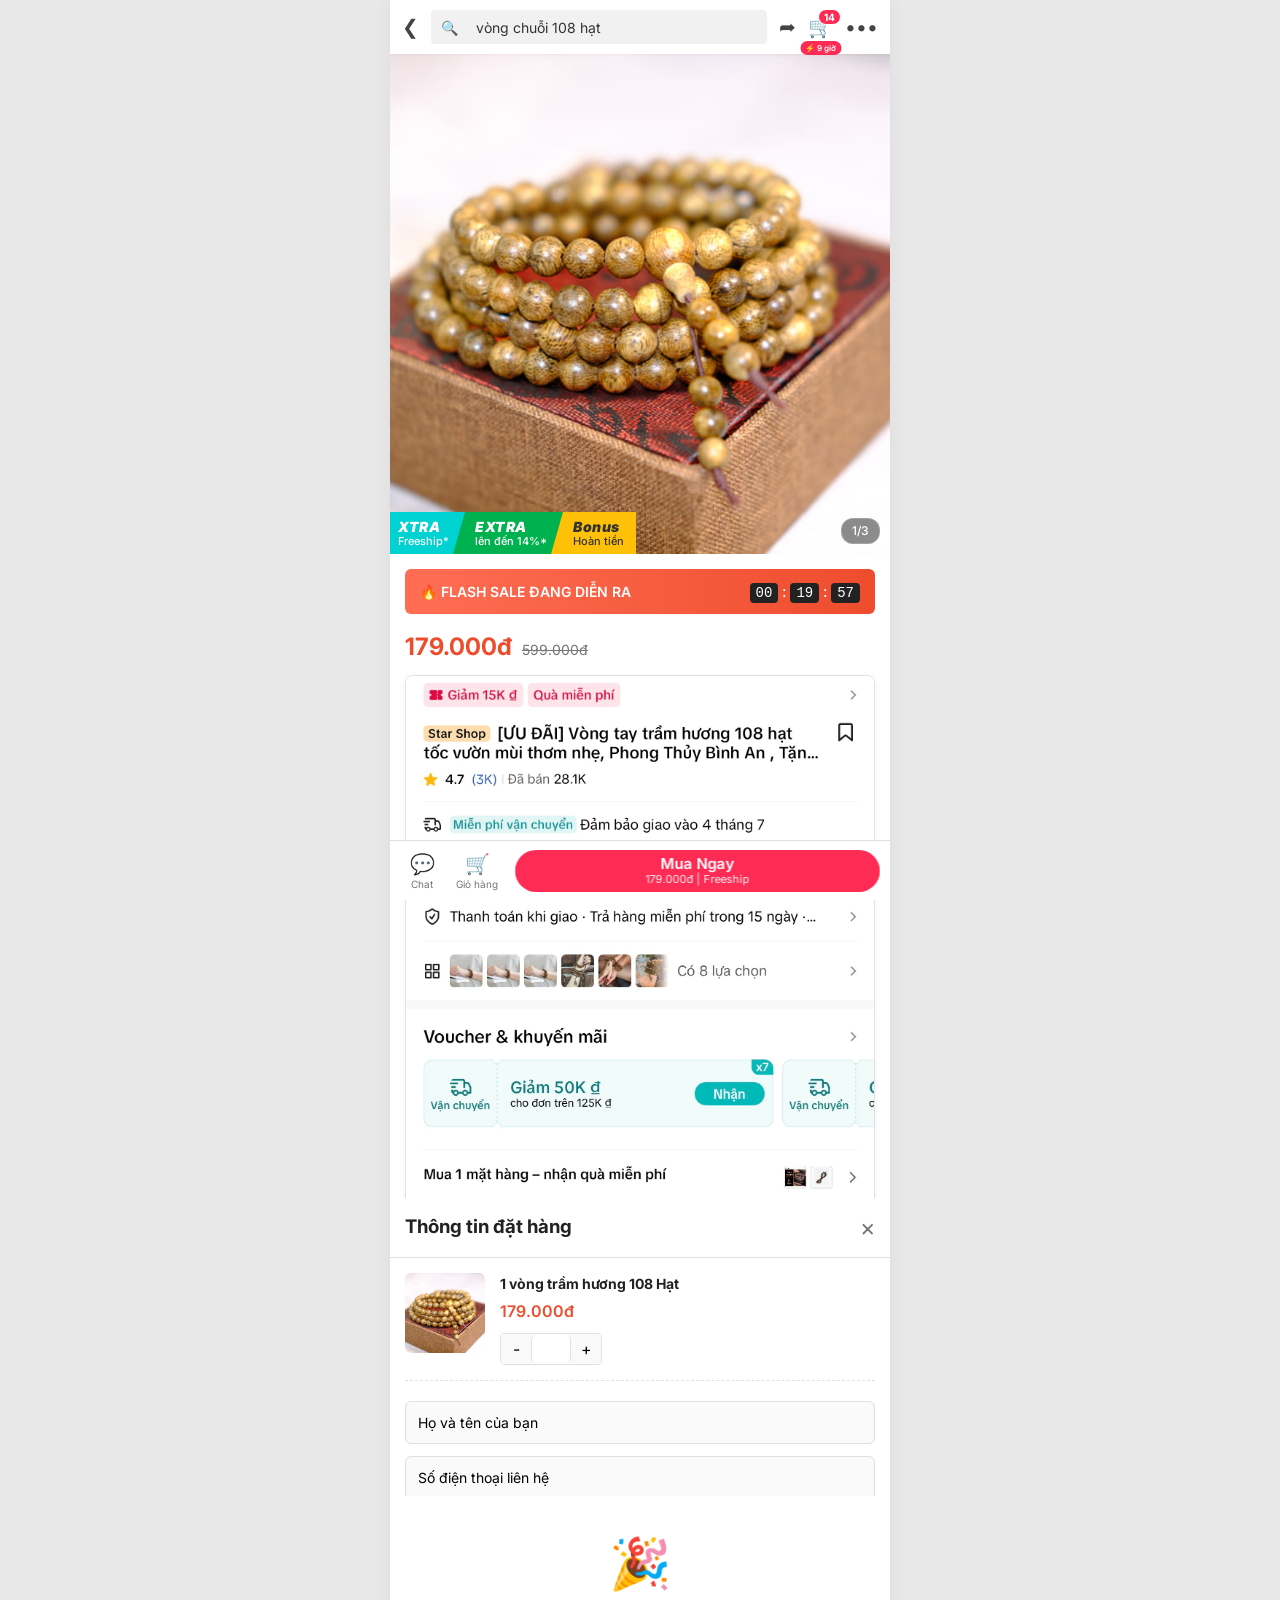
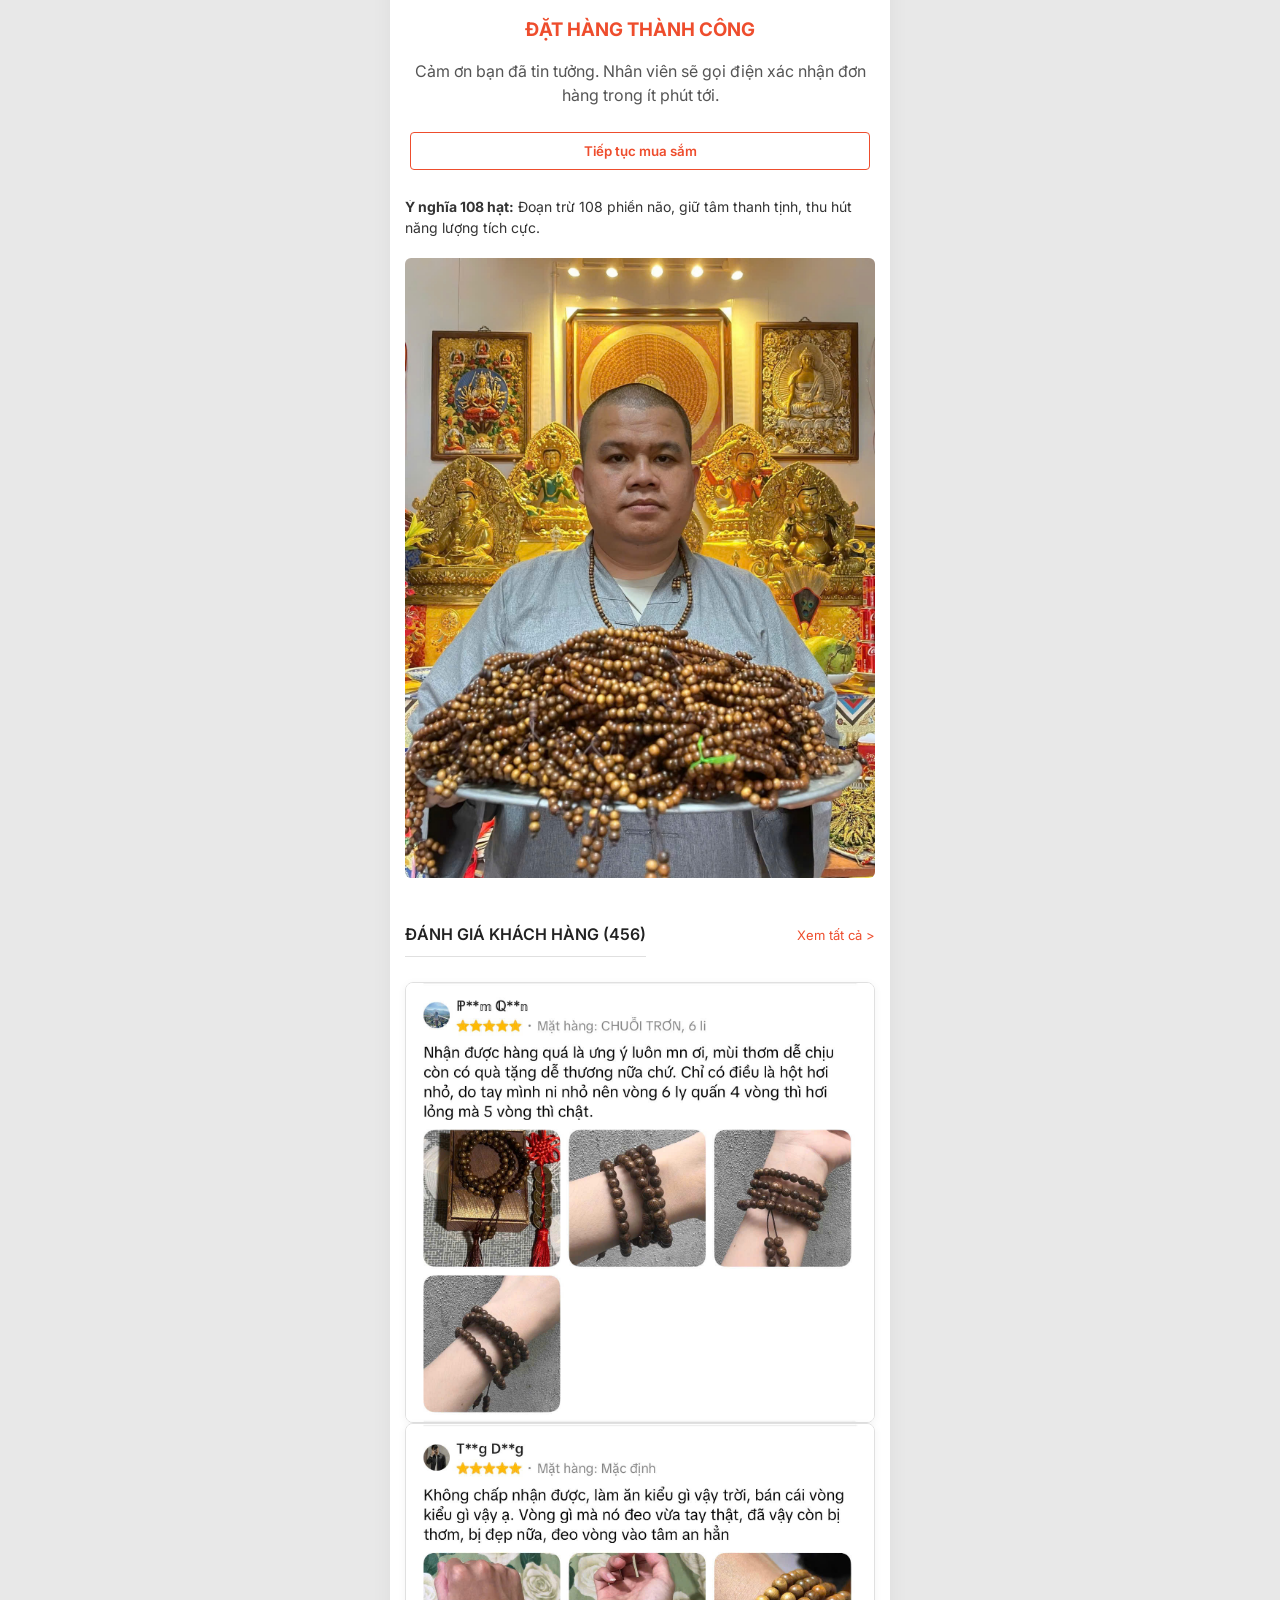
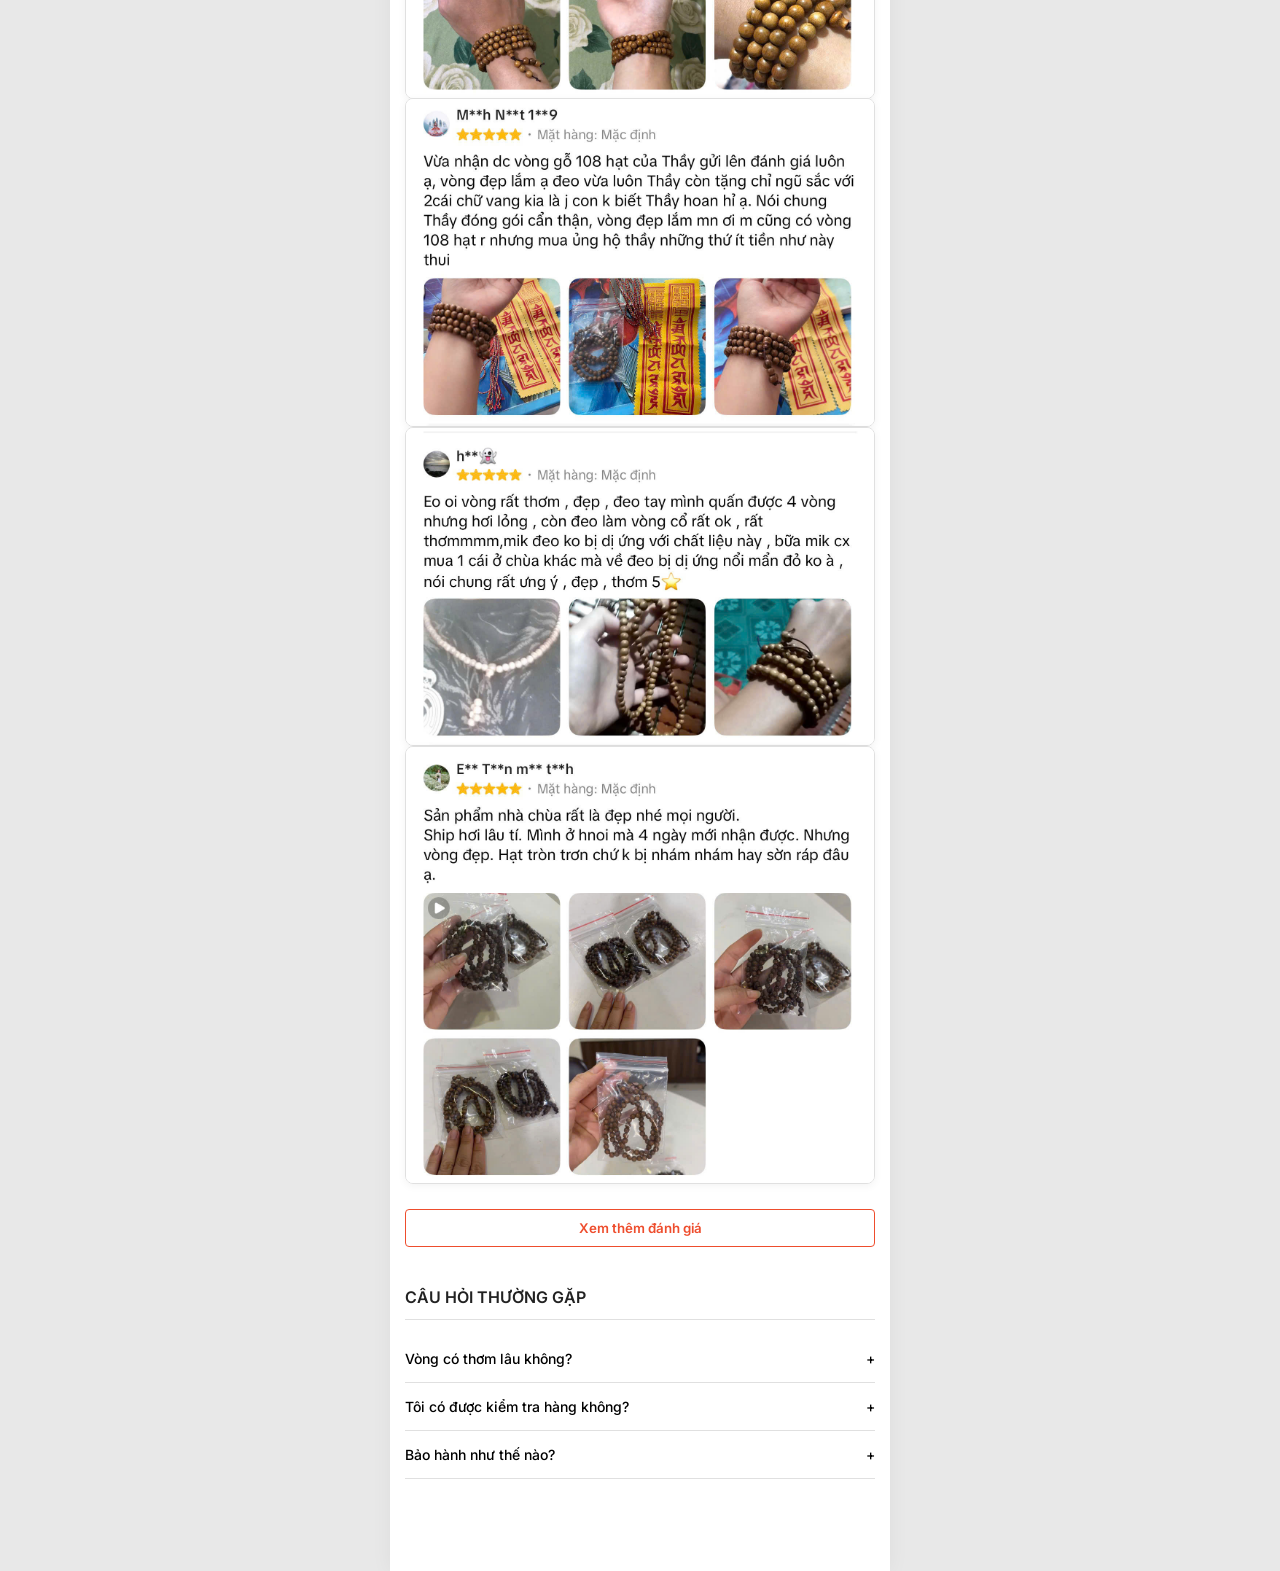
==== commit 2ca83563: "Update index.html" ====
--- a/index.html
+++ b/index.html
@@ -162,15 +162,14 @@
         <div class="modal-body">
             <div class="checkout-product-summary">
                 <img src="assets/images/product-1.webp" alt="Thumb" class="checkout-thumb">
-                <div class="checkout-product-info">
-                    <h4>1 vòng trầm hương 108 Hạt</h4>
-                    <div class="price">179.000đ</div>
-                    <div class="qty-control">
-                        <button onclick="changeQty(-1)">-</button>
-                        <input type="number" id="checkout-qty" value="1" min="1" readonly>
-                        <button onclick="changeQty(1)">+</button>
-                    </div>
-                </div>
+               <div class="checkout-product-info">
+    <h4>1 vòng trầm hương 108 Hạt</h4>
+    <div class="price" id="modal-total-price">179.000đ</div> <div class="qty-control">
+        <button type="button" onclick="changeQty(-1)">-</button>
+        <input type="number" id="checkout-qty" value="1" min="1" readonly>
+        <button type="button" onclick="changeQty(1)">+</button>
+    </div>
+</div>
             </div>
                         <form id="checkout-form">
                 <div class="form-group">
--- a/style.css
+++ b/style.css
@@ -399,17 +399,30 @@
     visibility: visible !important;
 }
 /* ========================================== */
-/* FIX LỖI FORM ĐIỀN THÔNG TIN BỊ CHE KHUẤT  */
-/* ========================================== */
-
-/* Đẩy tấm kính mờ xuống lớp dưới */
+/* ========================================== */
+/* ÉP FORM MUA HÀNG NỔI LÊN CAO NHẤT (CHUẨN 100%) */
+/* ========================================== */
+
+/* 1. Ghìm tấm kính mờ xuống lớp dưới cùng */
 .overlay.active {
-    z-index: 99990 !important; 
-}
-
-/* Nhấc bổng Form (Modal) lên lớp cao nhất, không bị ai đè lên */
-.modal {
-    z-index: 999999 !important; 
+    z-index: 9990 !important; 
+}
+
+/* 2. Nhấc Form lên trên mặt kính (Bắt buộc phải có position: fixed) */
+.modal.active, 
+#checkout-modal.active {
+    position: fixed !important; 
+    z-index: 99999 !important; 
+    pointer-events: auto !important;
+    background-color: #ffffff !important; /* Trả lại màu trắng sáng cho Form */
+}
+
+/* 3. Mở khóa toàn bộ ô nhập chữ và thả xuống (Select) */
+#checkout-form input,
+#checkout-form select,
+#checkout-form button {
+    position: relative !important;
+    z-index: 999999 !important;
     pointer-events: auto !important;
 }
 
@@ -420,3 +433,80 @@
     z-index: 9999999 !important;
     pointer-events: auto !important;
 }
+/* ========================================== */
+/* CSS CHO DROPDOWN CHỌN TỈNH THÀNH           */
+/* ========================================== */
+.form-group select {
+    width: 100%;
+    padding: 12px 15px;
+    border: 1px solid #ccc;
+    border-radius: 8px;
+    font-family: inherit;
+    font-size: 15px;
+    background-color: #fff;
+    color: #333;
+    appearance: none; 
+    background-image: url("data:image/svg+xml;charset=US-ASCII,%3Csvg%20xmlns%3D%22http%3A%2F%2Fwww.w3.org%2F2000%2Fsvg%22%20width%3D%22292.4%22%20height%3D%22292.4%22%3E%3Cpath%20fill%3D%22%23333%22%20d%3D%22M287%2069.4a17.6%2017.6%200%200%200-13-5.4H18.4c-5%200-9.3%201.8-12.9%205.4A17.6%2017.6%200%200%200%200%2082.2c0%205%201.8%209.3%205.4%2012.9l128%20127.9c3.6%203.6%207.8%205.4%2012.8%205.4s9.2-1.8%2012.8-5.4L287%2095c3.5-3.5%205.4-7.8%205.4-12.8%200-5-1.9-9.2-5.5-12.8z%22%2F%3E%3C%2Fsvg%3E");
+    background-repeat: no-repeat;
+    background-position: right 15px top 50%;
+    background-size: 12px auto;
+}
+.form-group select:disabled {
+    background-color: #e9ecef;
+    color: #999;
+    cursor: not-allowed;
+}
+.form-group select:focus {
+    border-color: #ee4d2d;
+    outline: none;
+}
+
+/* ========================================== */
+/* ÉP FORM MUA HÀNG NỔI LÊN VÀ HIỆN RÕ CHỮ 100% */
+/* ========================================== */
+
+/* 1. Nhấc toàn bộ Form lên trên cùng */
+.modal.active, 
+#checkout-modal.active {
+    position: fixed !important; 
+    z-index: 99999 !important; 
+    pointer-events: auto !important;
+    background-color: #ffffff !important;
+}
+
+/* 2. MỞ KHÓA CHO TẤT CẢ: Nút bấm, ô chữ, số lượng */
+.modal-body * {
+    pointer-events: auto !important;
+}
+
+/* 3. TRỊ BỆNH IPHONE LÀM MỜ Ô NHẬP LIỆU VÀ MẤT MÀU CHỮ */
+.modal-body input, 
+.modal-body select, 
+.modal-body button {
+    position: relative !important;
+    z-index: 999999 !important;
+    opacity: 1 !important; 
+    color: #000000 !important; /* Ép chữ màu đen */
+    -webkit-text-fill-color: #000000 !important; /* Ép hiển thị chữ trên iOS */
+    -webkit-opacity: 1 !important;
+}
+
+/* 4. Fix riêng cho ô chọn số lượng (Hiển thị số màu cam đỏ cho đẹp) */
+#checkout-qty {
+    opacity: 1 !important;
+    -webkit-opacity: 1 !important;
+    text-align: center !important;
+    font-weight: bold !important;
+    font-size: 16px !important;
+    color: #ee4d2d !important;
+    -webkit-text-fill-color: #ee4d2d !important;
+    background-color: #ffffff !important;
+}
+
+/* 5. Làm mờ nhẹ các ô Quận/Huyện khi chưa chọn Tỉnh (để khách dễ phân biệt) */
+.form-group select:disabled {
+    background-color: #f5f5f5 !important;
+    color: #888888 !important;
+    -webkit-text-fill-color: #888888 !important;
+    cursor: not-allowed !important;
+}
